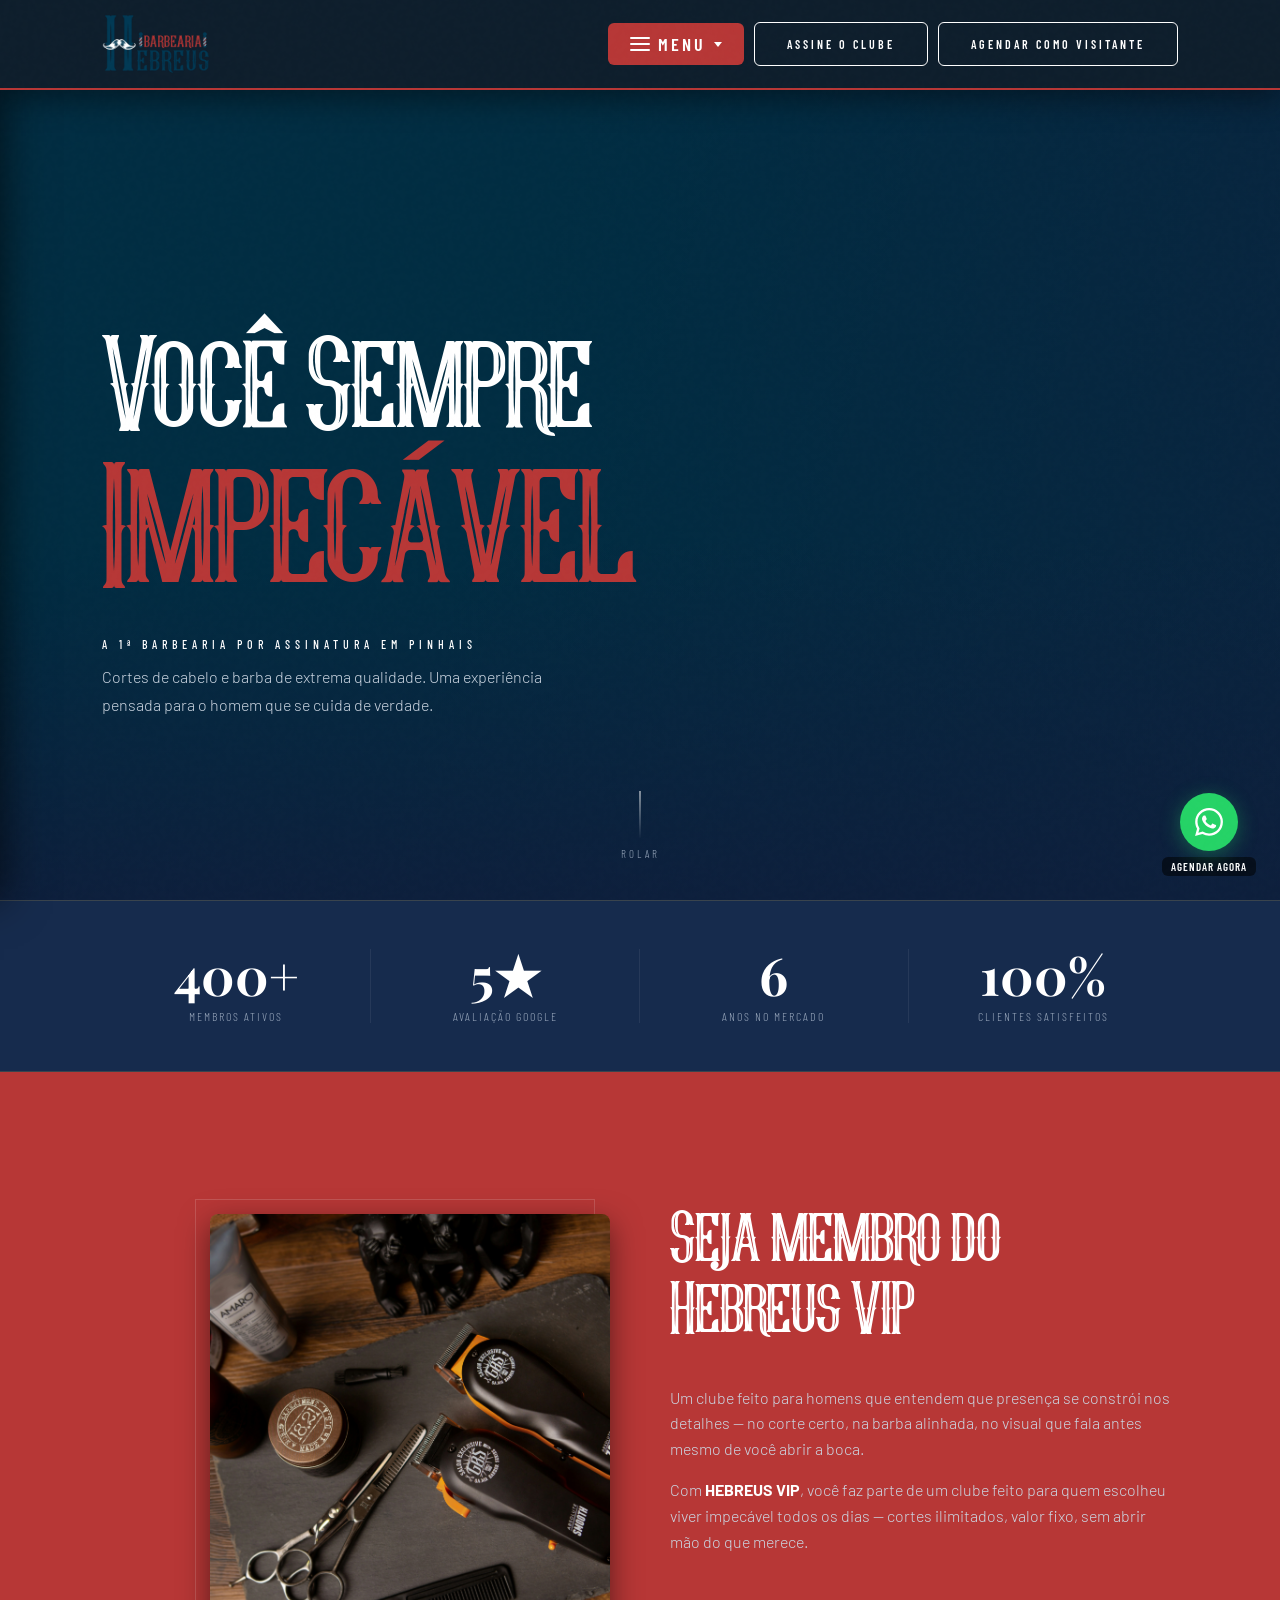
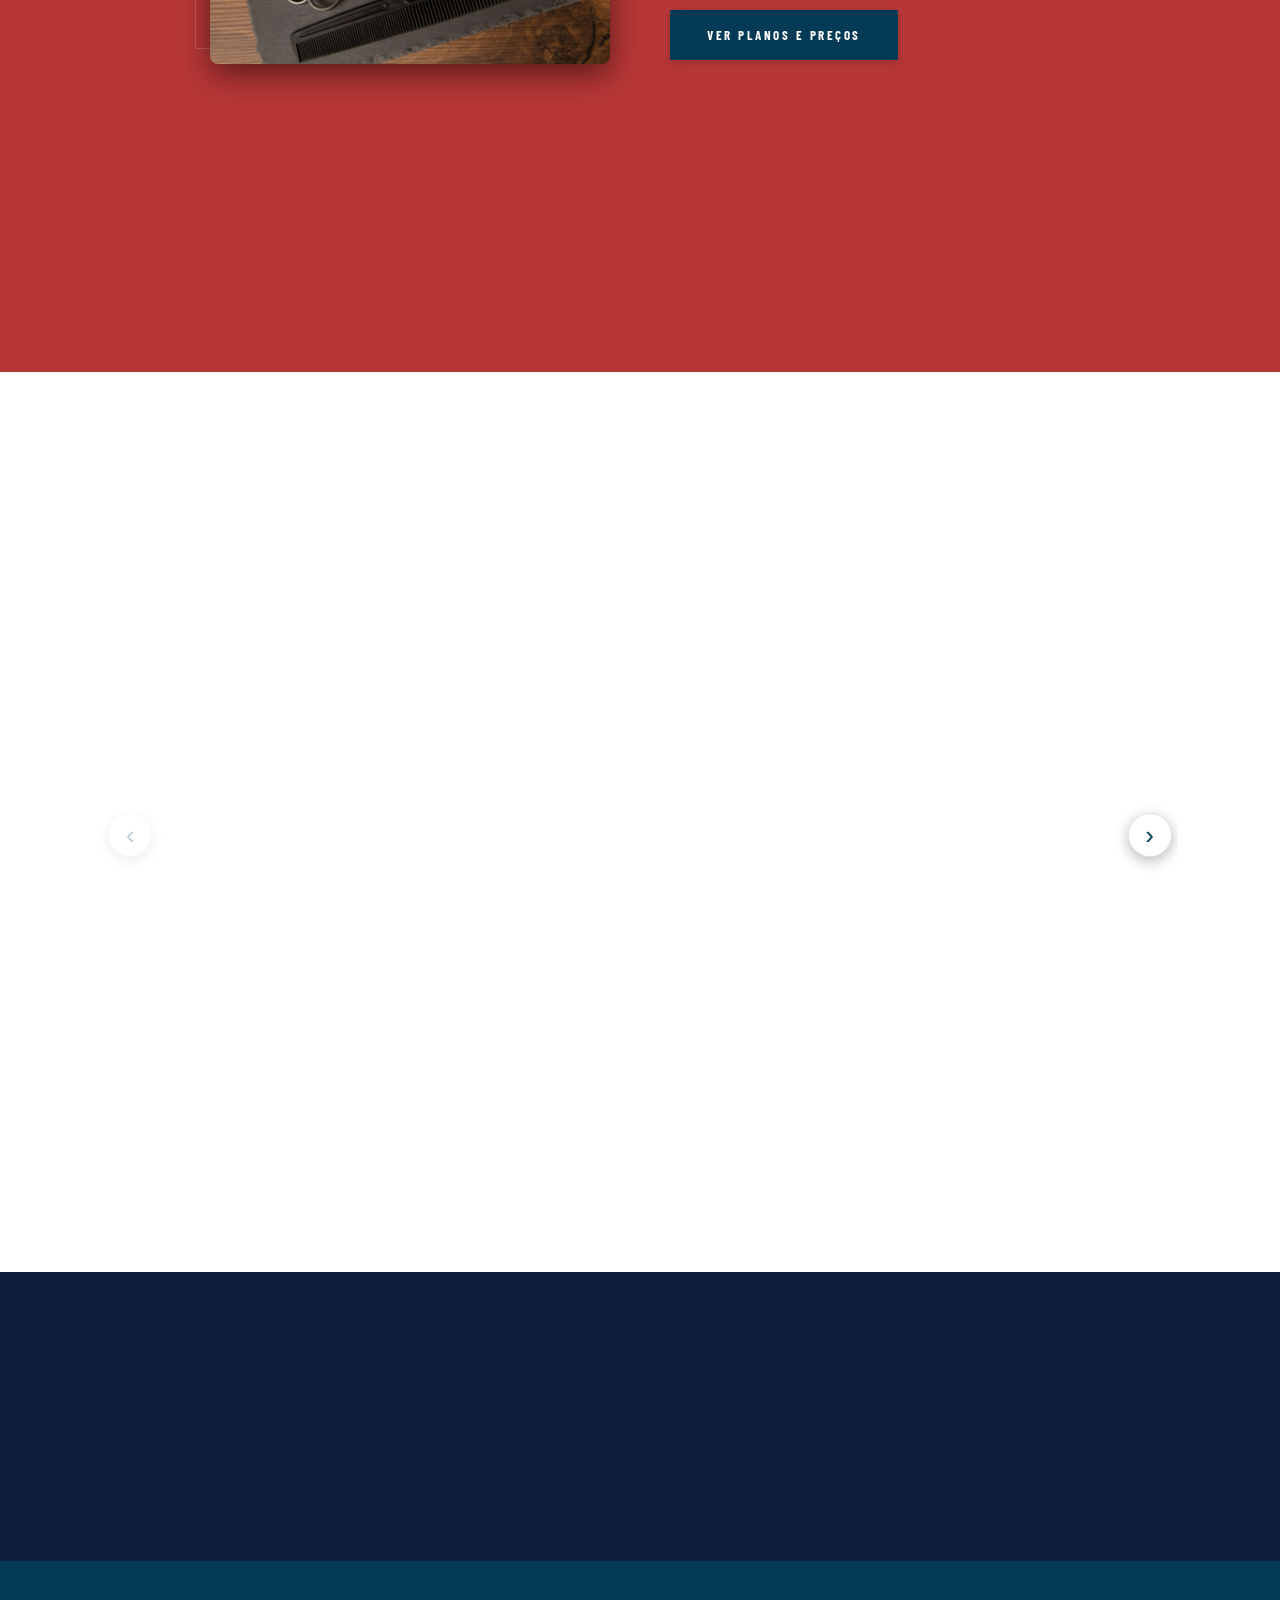
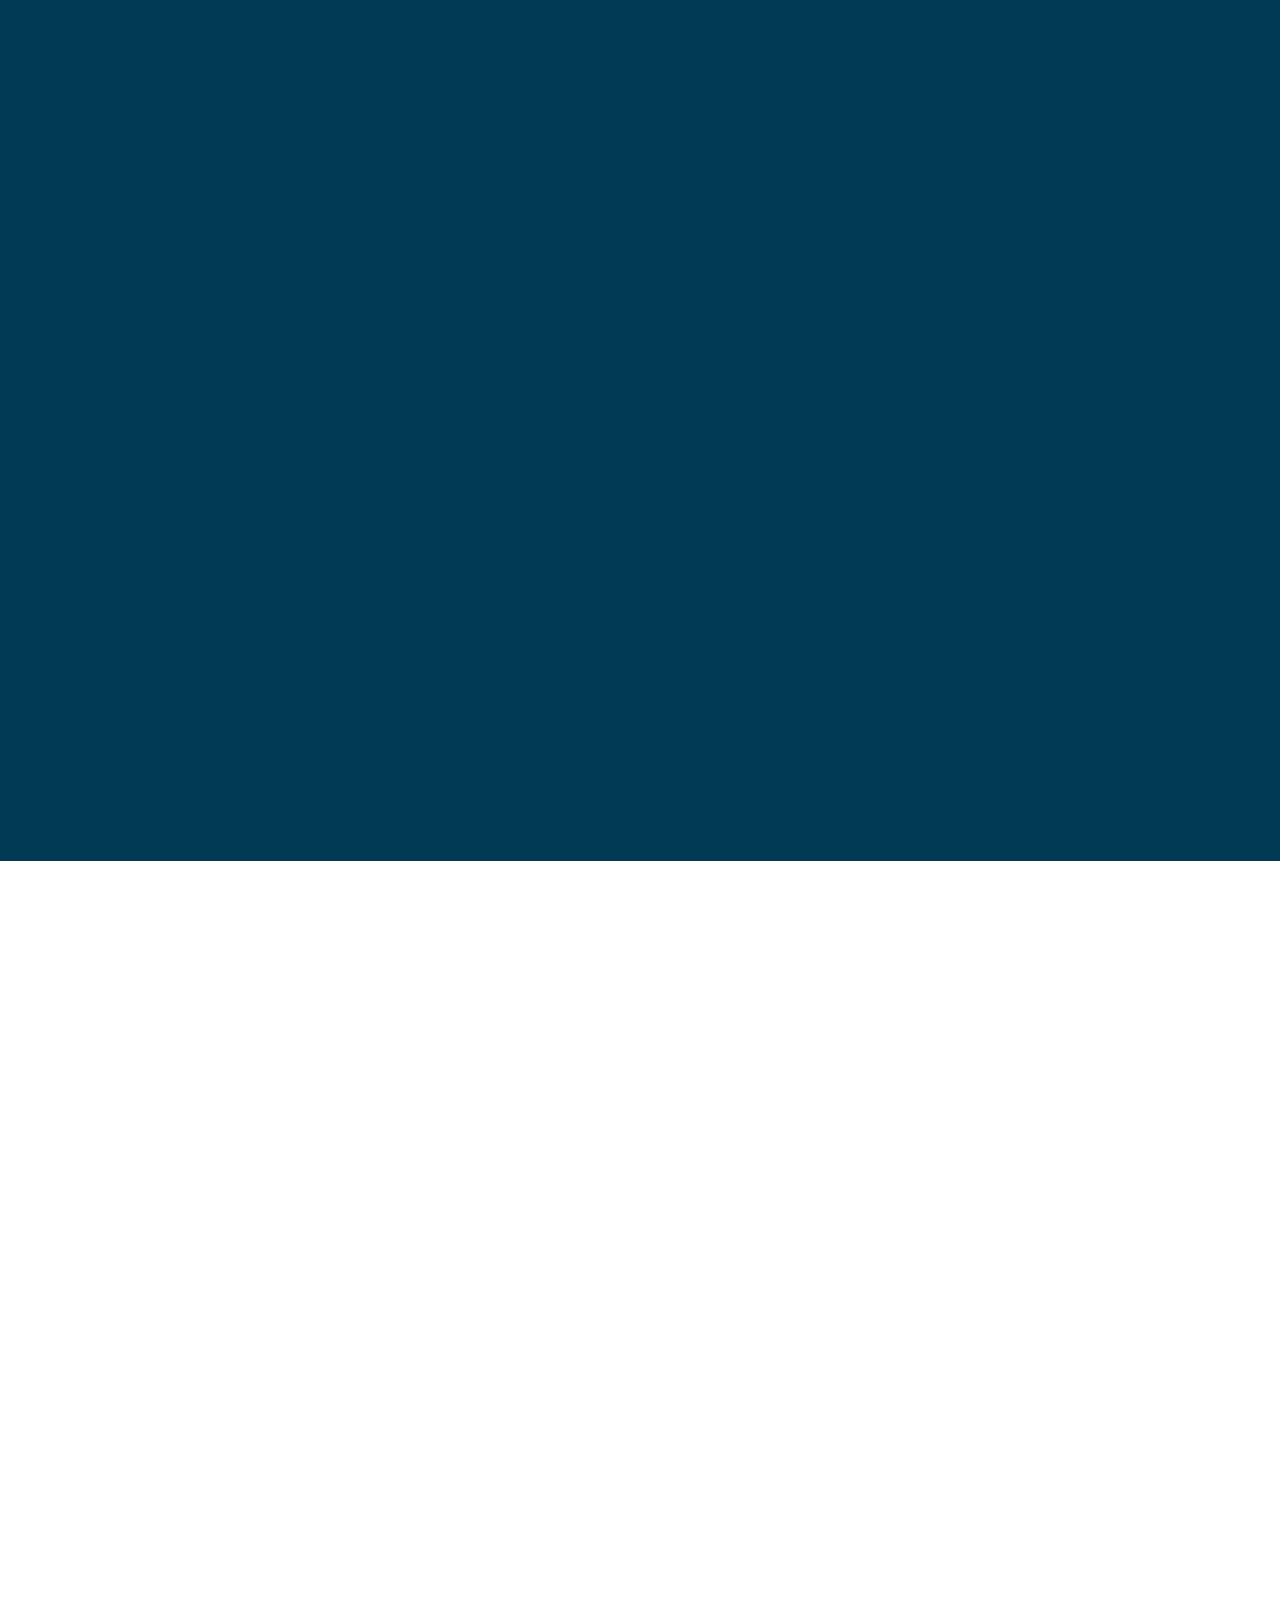
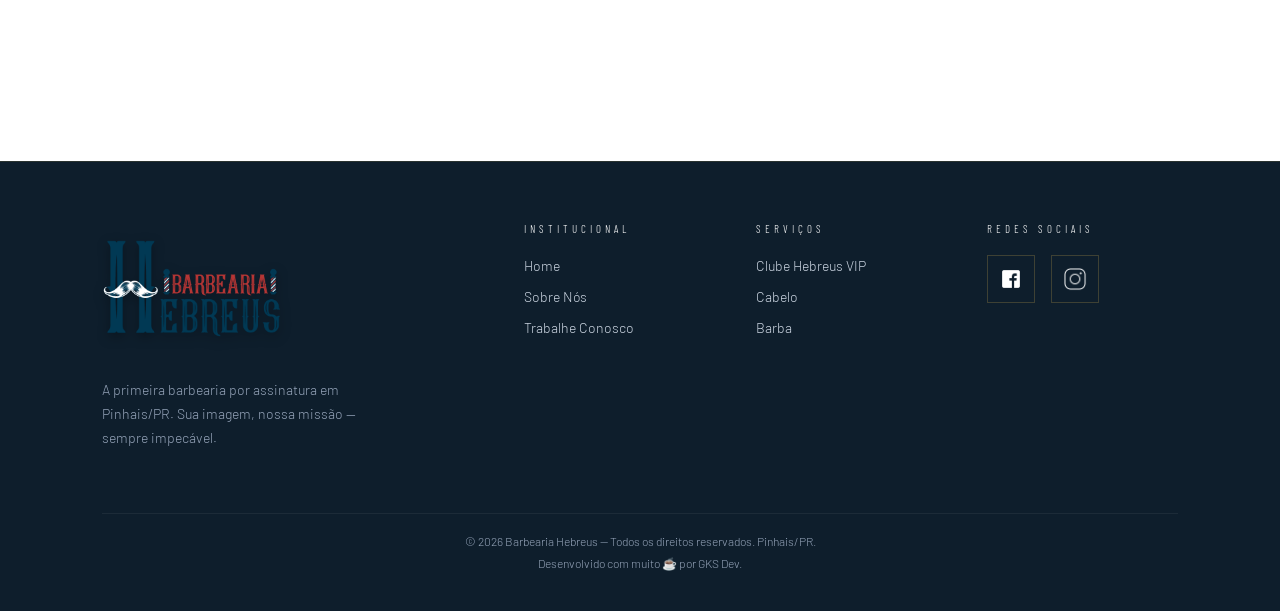
==== index.html @ f42956a5 "Add files via upload" ====
<!DOCTYPE html>
<html lang="pt-BR">
<head>
<meta charset="UTF-8">
<meta name="viewport" content="width=device-width, initial-scale=1.0">
<title>Barbearia Hebreus | Pinhais/PR</title>
<link rel="preconnect" href="https://fonts.googleapis.com">
<link rel="preconnect" href="https://fonts.gstatic.com" crossorigin>
<link href="https://fonts.googleapis.com/css2?family=Playfair+Display:ital,wght@0,400;0,700;0,900;1,400;1,700&family=Barlow:wght@300;400;500;600&family=Barlow+Condensed:wght@300;400;500;600;700&display=swap" rel="stylesheet">

<link rel="stylesheet" href="style.css">
</head>
<body class="home">

<!-- NAV -->
<nav id="navbar">
<a href="#" class="nav-logo">
  <img src="img_hebreus/LOGO COLOR 1.png" alt="Logo Barbearia Hebreus" class="logo-img">
</a>

<!--Menu Suspenso-->  
  <ul class="nav-links">
    <li id="navServicos">
      <a href="#servicos" id="servicosToggle"><span class="menu-bars"></span>Menu <span class="nav-arrow"></span></a>
      <div class="nav-dropdown" id="servicosDropdown">
        <a href="servicos.html">Serviços</a>
        <a href="hebreus_vip.html">Hebreus VIP</a>
        <a href="sobre_nos.html">Sobre Nós</a>
        <a href="trabalhe_conosco.html">Trabalhe Conosco</a>
      </div>
    </li>
    
    <li><a href="https://api.whatsapp.com/send?phone=5541992147974&text=Olá%2C%20quero%20assinar%20o%20clube%20Hebreus%20VIP!" target="_blank" class="nav-cta">Assine o Clube</a></li>
    <li><a href="https://api.whatsapp.com/send?phone=5541992147974&text=Olá%2C%20quero%20agendar%20um%20horário%20na%20Barbearia!" target="_blank" class="nav-cta">Agendar como visitante</a></li>
  </ul>
  
  <button class="hamburger" id="hamburger" aria-label="Menu">
    <span class="menu-bars"></span>
  </button>
</nav>

<!-- MOBILE MENU -->
<div class="mobile-menu" id="mobileMenu">
  <a href="servicos.html" class="mobile-link">Serviços</a>
  <a href="hebreus_vip.html" class="mobile-link">Hebreus VIP</a>
  <a href="sobre_nos.html" class="mobile-link">Sobre Nós</a>
  <a href="trabalhe_conosco.html" class="mobile-link">Trabalhe Conosco</a>
  <div class="mobile-menu-divider"></div>
  <a href="https://api.whatsapp.com/send?phone=5541992147974&text=Olá%2C%20quero%20assinar%20o%20clube%20Hebreus%20VIP!" target="_blank" class="mobile-link mobile-link-cta">Assine o Clube</a>
  <a href="https://api.whatsapp.com/send?phone=5541992147974&text=Ola%2C%20quero%20agendar%20um%20horário%20na%20Barbearia%20Hebreus!" target="_blank" class="mobile-link mobile-link-cta">Agendar como visitante</a>
    <div class="mobile-social">
      <a href="https://www.facebook.com/Barbeariahebreusoficial" target="_blank" class="mobile-social-link" aria-label="Facebook">
        <img src="img_hebreus/icon_facebook.png" alt="Facebook">
      </a>
      <a href="https://www.instagram.com/barbeariahebreus_/" target="_blank" class="mobile-social-link" aria-label="Instagram">
        <img src="img_hebreus/icon_instagram.png" alt="Instagram">
      </a>
    </div>
</div>

<!-- SLIDE 1: HERO -->
<section class="hero">
  <div class="hero-bg"></div>
  <div class="hero-content">
    <h1 class="hero-title">
      Você Sempre<br>
      <em>Impecável</em>
    </h1>
    <p class="hero-eyebrow">A 1ª Barbearia por Assinatura em Pinhais</p>
    <p class="hero-sub">Cortes de cabelo e barba de extrema qualidade. Uma experiência pensada para o homem que se cuida de verdade.</p>
  </div>
  <div class="hero-scroll">
    <div class="scroll-line"></div>
    <span>Rolar</span>
  </div>
</section>

 <!-- FAIXA DE NÚMEROS / PROVA SOCIAL -->
<div class="numbers-strip">
  <div class="number-item reveal">
    <div class="number-val">400+</div>
    <div class="number-label">Membros Ativos</div>
  </div>
  <div class="number-item reveal" style="transition-delay:0.1s">
    <div class="number-val">5★</div>
    <div class="number-label">Avaliação Google</div>
  </div>
  <div class="number-item reveal" style="transition-delay:0.2s">
    <div class="number-val">6</div>
    <div class="number-label">Anos no Mercado</div>
  </div>
  <div class="number-item reveal" style="transition-delay:0.3s">
    <div class="number-val">100%</div>
    <div class="number-label">Clientes Satisfeitos</div>
  </div>
</div>

<!-- SLIDE 2: CLUBE VIP -->
<section id="clube">
  <div class="section-inner">
    <div class="historia-grid">

      <!-- Imagem com borda deslocada — estrutura igual ao Hebreus VIP -->
      <div class="historia-img-wrap reveal" style="position: relative; margin-top: 12px; margin-left: auto; width: 100%; max-width: 400px;">
        <div style="position: absolute; top: -15px; left: -15px; width: 100%; height: 100%; border: 1px solid rgba(255,255,255,0.15); z-index: 0;"></div>
        <img src="img_hebreus/andrea-donato-MNu0n-3BIKs-unsplash.jpg" alt="Hebreus VIP — Clube de Assinatura" style="position: relative; z-index: 1; box-shadow: 0 10px 30px rgba(0,0,0,0.5);">
      </div>

      <!-- Texto e botão originais -->
      <div class="historia-text reveal" style="transition-delay:0.15s">
        <div style="margin-bottom: 4px;">
          <h2 class="section-title" style="margin-bottom: 0;">Seja membro do <em>Hebreus VIP</em></h2>
        </div>

        <div style="display:flex; flex-direction:column; gap:16px;">
          <p class="section-body" style="margin: 0; line-height: 1.6;">Um clube feito para homens que entendem que presença se constrói nos detalhes — no corte certo, na barba alinhada, no visual que fala antes mesmo de você abrir a boca.</p>
          <p class="section-body" style="margin: 0; line-height: 1.6;">Com <strong style="color:var(--white)">HEBREUS VIP</strong>, você faz parte de um clube feito para quem escolheu viver impecável todos os dias — cortes ilimitados, valor fixo, sem abrir mão do que merece.</p>
        </div>

        <a href="hebreus_vip.html" class="btn-primary btn-navy" style="align-self:flex-start; margin-top: 24px;">Ver planos e preços</a>
      </div>

    </div>
  </div>
</section>


<!-- SLIDE 3: SERVIÇOS -->
<section id="servicos">
  <div class="section-inner">

    <div class="services-header" style="margin-bottom: 40px;">
      <div class="reveal">
        <h2 class="section-title" style="margin-bottom: 0;">Corte, barba e<br><em>experiência</em> de alto nível</h2>
      </div>
    </div>

    <div class="carousel-wrapper" id="carouselServicos">
      <button class="carousel-btn carousel-btn-prev" aria-label="Anterior">&#8249;</button>
      <button class="carousel-btn carousel-btn-next" aria-label="Próximo">&#8250;</button>
      <div class="services-grid carousel-track">

      <!-- CARD 1 -->
      <div class="service-card service-icon-card reveal">
        <div class="service-icon" aria-hidden="true">
          <svg viewBox="0 0 24 24" fill="none" stroke="currentColor" stroke-width="1.6" stroke-linecap="round" stroke-linejoin="round">
            <circle cx="6" cy="6" r="3"></circle><circle cx="6" cy="18" r="3"></circle>
            <line x1="20" y1="4" x2="8.12" y2="15.88"></line>
            <line x1="14.47" y1="14.48" x2="20" y2="20"></line>
            <line x1="8.12" y1="8.12" x2="12" y2="12"></line>
          </svg>
        </div>
        <h3 class="service-icon-title">Corte Masculino</h3>
        <p class="service-icon-desc">Cortes modernos ou clássicos, executados com precisão por barbeiros experientes.</p>
      </div>

      <!-- CARD 2 -->
      <div class="service-card service-icon-card reveal" style="transition-delay:0.1s">
        <div class="service-icon" aria-hidden="true">
          <svg viewBox="0 0 24 24" fill="none" stroke="currentColor" stroke-width="1.6" stroke-linecap="round" stroke-linejoin="round">
            <path d="M20.5 3.5a1.8 1.8 0 0 0-2.55 0L8 13.45l2.55 2.55L20.5 6.05a1.8 1.8 0 0 0 0-2.55Z"></path>
            <path d="M8 13.45 5 16.45a3.6 3.6 0 0 0 0 5.1"></path>
            <path d="M5 21.55 9.5 17"></path>
          </svg>
        </div>
        <h3 class="service-icon-title">Barba &amp; Navalha</h3>
        <p class="service-icon-desc">Ritual completo de barba com toalha quente, navalha e produtos premium.</p>
      </div>

      <!-- CARD 3 -->
      <div class="service-card service-icon-card reveal" style="transition-delay:0.2s">
        <div class="service-icon" aria-hidden="true">
          <svg viewBox="0 0 24 24" fill="none" stroke="currentColor" stroke-width="1.6" stroke-linecap="round" stroke-linejoin="round">
            <path d="M3 8.5C7 5 17 5 21 8.5"></path>
            <path d="M3.5 14.5C7 11.5 17 11.5 20.5 14.5C17 18 7 18 3.5 14.5Z"></path>
            <circle cx="12" cy="14.5" r="2.2"></circle>
          </svg>
        </div>
        <h3 class="service-icon-title">Sobrancelha</h3>
        <p class="service-icon-desc">Pequeno detalhe, grande impacto. Remoção de excessos com navalha, garantindo um olhar alinhado.</p>
      </div>

      <!-- CARD 4 -->
      <div class="service-card service-icon-card reveal" style="transition-delay:0.3s">
        <div class="service-icon" aria-hidden="true">
          <svg viewBox="0 0 24 24" fill="none" stroke="currentColor" stroke-width="1.6" stroke-linecap="round" stroke-linejoin="round">
            <path d="M12 2.7c3.5 3.8 6 7 6 10.3a6 6 0 0 1-12 0c0-3.3 2.5-6.5 6-10.3Z"></path>
            <path d="M9.5 13.5a2.5 2.5 0 0 0 2.5 2.5"></path>
          </svg>
        </div>
        <h3 class="service-icon-title">Hidratação Capilar</h3>
        <p class="service-icon-desc">Tratamento que devolve força, brilho e maciez aos fios, deixando o cabelo saudável.</p>
      </div>

      </div><!-- fim .services-grid -->
    </div><!-- fim #carouselServicos -->

    <!-- Botão centralizado abaixo dos cards -->
    <div class="reveal" style="text-align: center; margin-top: 48px;">
      <a href="servicos.html" class="btn-primary btn-navy">Ver Todos os Serviços</a>
    </div>

  </div>
</section>
<div class="quote-banner reveal">
  <p class="quote-text">Sua imagem fala antes de você. Chegue como um homem de referência.</p>
  <span class="quote-author">— Barbearia Hebreus, Pinhais/PR</span>
</div>

<!-- SLIDE 4: DEPOIMENTOS -->
<section id="depoimentos">
  <div class="section-inner">
    <div class="reveal" style="text-align:center;margin-bottom:50px">
      <!-- Título menor conforme solicitado -->
      <h2 class="section-title" style="text-align:center;">Quem é Hebreus entende<br>o que é ser <em>impecável</em></h2>
    </div>
    
    <div class="carousel-wrapper" id="carouselDepoimentos">
      <button class="carousel-btn carousel-btn-prev" aria-label="Anterior">&#8249;</button>
      <button class="carousel-btn carousel-btn-next" aria-label="Próximo">&#8250;</button>
      <div class="testimonials-grid carousel-track" style="margin-top: 0;">
      <div class="testimonial-card reveal">
        <div class="stars"><div class="star"></div><div class="star"></div><div class="star"></div><div class="star"></div><div class="star"></div></div>
        <p class="testimonial-text">Já sou cliente há mais de 2 anos. A qualidade do corte é impecável, os barbeiros são super atenciosos e o ambiente é muito agradável. Não troco por nada!</p>
        <div class="testimonial-author">
          <div class="author-avatar">MR</div>
          <div>
            <div class="author-name">Marcos Rodrigues</div>
            <div class="author-since">Membro há 2 anos</div>
          </div>
        </div>
      </div>
      <div class="testimonial-card reveal" style="transition-delay:0.1s">
        <div class="stars"><div class="star"></div><div class="star"></div><div class="star"></div><div class="star"></div><div class="star"></div></div>
        <p class="testimonial-text">O clube de assinatura mudou minha vida! Sempre estou com o cabelo em dia e sem preocupação com o valor. O agendamento é fácil e rápido. Super recomendo!</p>
        <div class="testimonial-author">
          <div class="author-avatar">PF</div>
          <div>
            <div class="author-name">Pedro Ferreira</div>
            <div class="author-since">Membro VIP</div>
          </div>
        </div>
      </div>
      <div class="testimonial-card reveal" style="transition-delay:0.2s">
        <div class="stars"><div class="star"></div><div class="star"></div><div class="star"></div><div class="star"></div><div class="star"></div></div>
        <p class="testimonial-text">Atendimento 5 estrelas em todos os detalhes. Desde a recepção até o corte finalizado, tudo com muito cuidado. Melhor barbearia de Pinhais, sem dúvida.</p>
        <div class="testimonial-author">
          <div class="author-avatar">RS</div>
          <div>
            <div class="author-name">Rafael Santos</div>
            <div class="author-since">Cliente fiel</div>
          </div>
        </div>
      </div>
    </div><!-- fim .testimonials-grid -->
    </div><!-- fim #carouselDepoimentos -->

    <!-- Botão Google -->
    <div class="reveal" style="text-align: center; margin-top: 50px;">
        <a href="https://www.google.com/search?sca_esv=347ef560d6344a36&rlz=1C1GCEU_pt-BRBR1171BR1171&cs=1&sxsrf=ANbL-n5FsaBv25IxBMmJ26jWSFrgrbAnfw:1777846649533&si=AL3DRZEsmMGCryMMFSHJ3StBhOdZ2-6yYkXd_doETEE1OR-qOV60itdHS7T49BwxiIbxPFCTJFBTcgujUx9c86rqr4pCgVPQEdtsN6i5Eib6RFWflf7ENx0hzdpZHEAApE_reHlGYTCjRIvfH-C6giy2135kNW3LDfn2qC6kmHXU2_PtcsarLME%3D&q=Hebreus%C2%AE+%7C+Barbearia+Pinhais+Coment%C3%A1rios&sa=X&ved=2ahUKEwjPw4rwkp6UAxX6PrkGHaKcE_4Q0bkNegQIKBAH&biw=1366&bih=633&dpr=1" target="_blank" class="btn-outline btn-navy">Confira mais avaliações</a>
    </div>

  </div>
</section>

<!-- SLIDE 5: LOCALIZAÇÃO -->
<section id="localizacao">
  <div class="section-inner">

    <!-- Título centralizado no topo -->
    <div class="location-header reveal" style="text-align: center; margin-bottom: 40px;">
      <h2 class="section-title" style="margin-bottom: 0;">Venha nos <em>visitar</em></h2>
    </div>

    <!-- Card da Unidade centralizado -->
    <div class="location-photo-column reveal" style="display: flex; justify-content: center;">
      <div class="location-unit-card">
        <img src="img_hebreus/Barb_Hebreus_Unidade.jpg" alt="Unidade Pinhais" class="location-unit-img">
        <div class="location-unit-body">
          <h3 class="location-unit-title">Unidade – Pinhais</h3>
          <p class="location-unit-info">Rua Rio Piraquara, N° 39, Weissópolis</p>
          <p class="location-unit-info">(41) 99214-7974</p>
          <a href="https://api.whatsapp.com/send?phone=5541992147974&text=Olá%2C%20quero%20agendar%20um%20horário%20na%20Barbearia!" target="_blank" class="btn-primary btn-navy location-unit-btn">Agendar Agora</a>
        </div>
      </div>
    </div>

  </div>
</section>

<!-- SLIDE 6: FOOTER (Enxuto) -->
<footer style="padding: 60px 8% 40px; display: flex; flex-direction: column; justify-content: center;">
  <div class="footer-grid" style="margin-bottom: 40px; gap: 40px;">
    <!-- Logo -->
    <div>
      <img src="img_hebreus/LOGO COLOR 1.png" alt="Logo Barbearia Hebreus" class="footer-logo">
      <p class="footer-tagline">A primeira barbearia por assinatura em Pinhais/PR. Sua imagem, nossa missão — sempre impecável.</p>
    </div>
    
    <!-- Coluna 1: Institucional -->
    <div>
      <div class="footer-col-title">Institucional</div>
      <ul class="footer-links">
        <li><a href="index.html">Home</a></li>
        <li><a href="sobre_nos.html">Sobre Nós</a></li>
        <li><a href="trabalhe_conosco.html">Trabalhe Conosco</a></li>
      </ul>
    </div>
    
    <!-- Coluna 2: Serviços -->
    <div>
      <div class="footer-col-title">Serviços</div>
      <ul class="footer-links">
        <li><a href="hebreus_vip.html">Clube Hebreus VIP</a></li>
        <li><a href="servicos.html">Cabelo</a></li>
        <li><a href="servicos.html">Barba</a></li>
      </ul>
    </div>
    
    <!-- Coluna 3: Redes Sociais -->
    <div>
      <div class="footer-col-title">Redes Sociais</div>
      <div class="footer-social" style="display: flex; gap: 16px;">
        
        <!-- Ícone Facebook -->
        <a href="https://www.facebook.com/Barbeariahebreusoficial" target="_blank" class="social-link" style="width: 48px; height: 48px;">
          <!-- Substitua o 'src' pelo nome exato do seu arquivo PNG do Facebook -->
          <img src="./img_hebreus/icon_facebook.png" alt="Facebook" style="width: 24px; height: 24px; object-fit: contain;">
        </a>
        
        <!-- Ícone Instagram -->
        <a href="https://www.instagram.com/barbeariahebreus_/" target="_blank" class="social-link" style="width: 48px; height: 48px;">
          <!-- Substitua o 'src' pelo nome exato do seu arquivo PNG do Instagram -->
          <img src="./img_hebreus/icon_instagram.png" alt="Instagram" style="width: 24px; height: 24px; object-fit: contain;">
        </a>

      </div>
    </div>

  </div><!-- fim .footer-grid -->

  <div class="footer-bottom" style="padding-top: 20px; flex-direction: column; justify-content: center; align-items: center; text-align: center; gap: 8px;">
    <p class="footer-copy">© 2026 Barbearia Hebreus — Todos os direitos reservados. Pinhais/PR.</p>
    <p class="footer-copy">Desenvolvido com muito ☕ por GKS Dev.</p>
  </div>
</footer>

<!-- WHATSAPP FLOAT -->
<div class="whatsapp-float-wrap">
  <a href="https://api.whatsapp.com/send?phone=5541992147974&text=Ola%2C%20gostaria%20de%20falar%20com%20a%20recepção!" target="_blank" class="whatsapp-float" aria-label="WhatsApp">
    <svg viewBox="0 0 24 24" xmlns="http://www.w3.org/2000/svg">
      <path d="M17.472 14.382c-.297-.149-1.758-.867-2.03-.967-.273-.099-.471-.148-.67.15-.197.297-.767.966-.94 1.164-.173.199-.347.223-.644.075-.297-.15-1.255-.463-2.39-1.475-.883-.788-1.48-1.761-1.653-2.059-.173-.297-.018-.458.13-.606.134-.133.298-.347.446-.52.149-.174.198-.298.298-.497.099-.198.05-.371-.025-.52-.075-.149-.669-1.612-.916-2.207-.242-.579-.487-.5-.669-.51-.173-.008-.371-.01-.57-.01-.198 0-.52.074-.792.372-.272.297-1.04 1.016-1.04 2.479 0 1.462 1.065 2.875 1.213 3.074.149.198 2.096 3.2 5.077 4.487.709.306 1.262.489 1.694.625.712.227 1.36.195 1.871.118.571-.085 1.758-.719 2.006-1.413.248-.694.248-1.289.173-1.413-.074-.124-.272-.198-.57-.347m-5.421 7.403h-.004a9.87 9.87 0 01-5.031-1.378l-.361-.214-3.741.982.998-3.648-.235-.374a9.86 9.86 0 01-1.51-5.26c.001-5.45 4.436-9.884 9.888-9.884 2.64 0 5.122 1.03 6.988 2.898a9.825 9.825 0 012.893 6.994c-.003 5.45-4.437 9.884-9.885 9.884m8.413-18.297A11.815 11.815 0 0012.05 0C5.495 0 .16 5.335.157 11.892c0 2.096.547 4.142 1.588 5.945L.057 24l6.305-1.654a11.882 11.882 0 005.683 1.448h.005c6.554 0 11.89-5.335 11.893-11.893a11.821 11.821 0 00-3.48-8.413z"/>
    </svg>
  </a>
  <span class="whatsapp-float-label">Agendar Agora</span>
</div>

<script src="script.js"></script>
</body>
</html>
---- style.css ----
/* ── FONTE YOUNG HEART (com acentos do português incluídos) ── */
@font-face {
  font-family: 'Young Heart';
  src: url('fonts/Young_Heart.woff2') format('woff2'),
       url('fonts/Young_Heart.ttf') format('truetype');
  font-weight: 400;
  font-style: normal;
  font-display: swap;
}

*, *::before, *::after { box-sizing: border-box; margin: 0; padding: 0; }

 :root {
  /* DESTAQUES (Agora Branco e Cinza Prateado) */
  --gold: #FFFFFF; /* Destaques principais e botões em Branco puro */
  --gold-light: #E2E8F0; /* Cinza "gelo" bem claro para efeitos de hover */
  --gold-dark: #94A3B8; /* Cinza prateado para linhas e detalhes sutis */

  /* FUNDOS PRINCIPAIS (O Azul Marinho que você gostou) */
  --black: #0D1F3C; 
  --dark: #091528; /* Um tom de azul marinho quase preto para alternar as seções */

  /* CARDS E CAIXAS (Azul marinho levemente mais claro para destacar do fundo) */
  --dark2: #162B4D; 
  --dark3: #1E3860; 

  /* TEXTOS */
  --gray: #94A3B8; /* Cinza médio para textos de leitura longa */
  --gray-light: #CBD5E1; /* Cinza claro para subtítulos e descrições curtas */
  --white: #FFFFFF;
  --white-pure: #FFFFFF;

  /* TIPOGRAFIA (Mantida) */
  --font-display: 'Playfair Display', Georgia, serif;
  --font-body: 'Barlow', sans-serif;
  --font-condensed: 'Barlow Condensed', sans-serif;
}

  html { 
    scroll-behavior: smooth;
  }

  body {
    background: var(--black);
    color: var(--white);
    font-family: var(--font-body);
    font-weight: 300;
    overflow-x: hidden;
  }

  /* SCROLLBAR */
  ::-webkit-scrollbar { width: 4px; }
  ::-webkit-scrollbar-track { background: var(--black); }
  ::-webkit-scrollbar-thumb { background: var(--gold-dark); }

  /* ── NOISE OVERLAY ── */
  body::before {
    content: '';
    position: fixed;
    inset: 0;
    background-image: url("data:image/svg+xml,%3Csvg viewBox='0 0 200 200' xmlns='http://www.w3.org/2000/svg'%3E%3Cfilter id='n'%3E%3CfeTurbulence type='fractalNoise' baseFrequency='0.75' numOctaves='4' stitchTiles='stitch'/%3E%3C/filter%3E%3Crect width='100%25' height='100%25' filter='url(%23n)' opacity='0.03'/%3E%3C/svg%3E");
    pointer-events: none;
    z-index: 9999;
    opacity: 0.4;
  }

/* ── NAVBAR ── */
nav {
  position: fixed;
  top: 0; left: 0; right: 0;
  z-index: 1000;
  display: flex;
  align-items: center;
  justify-content: space-between;
  padding: 0 5%; 
  
  height: 72px;
  background: #0E1E2C; /* Azul da marca escurecido (#00293C) — destaca a logo */
  backdrop-filter: blur(16px);
  border-bottom: 2px solid #B73736; /* Contorno inferior no vermelho da marca */
  box-shadow: 0 10px 30px rgba(0, 0, 0, 0.4);
  
  transition: all 0.4s ease;
}

nav.scrolled {
  height: 64px;
}

/* ── LOGO NO CABEÇALHO ── */
.nav-logo {
  text-decoration: none;
  display: flex;
  align-items: center;
  height: 100%;
  margin-left: 0;
  flex-shrink: 0;
}

  /* ── REMOVE O FUNDO CINZA DO LINK DA LOGO ── */
.nav-logo:hover .logo-img {
  /* Mantemos o crescimento sutil */
  transform: scale(1.06);
  
  /* FORÇAMOS o brilho a ser APENAS BRANCO PURE (rgba(255, 255, 255)) */
  /* Aumentei um pouco a opacidade (0.6) para ele "vencer" qualquer cor intrusa */
  filter: none !important; 
}

.logo-img {
  height: 38px; /* Logo menor, mais discreta na barra */
  width: auto;
  
  transition: transform 0.6s cubic-bezier(0.25, 0.46, 0.45, 0.94), 
              filter 0.6s cubic-bezier(0.25, 0.46, 0.45, 0.94),
              height 0.4s ease;
  
  object-fit: contain;
}

/* Encolhe suavemente quando a navbar diminui no scroll (mantém respiro) */
nav.scrolled .logo-img {
  height: 35px;
}

/* ── EFEITO HOVER SÚTIL (Atualizado) ── */
.nav-logo:hover .logo-img {
  /* Efeito 1: Cresce quase imperceptivelmente (apenas 2%) */
  transform: scale(1.03); 
  
  /* Efeito 2: Brilho muito mais suave e discreto */
  filter: drop-shadow(0 0 12px); /* Brilho menor e mais transparente */
}

/* ── AJUSTES DO BOTÃO AGENDAR NO MENU ── */
.nav-links > li > a.nav-cta {
  color: var(--black); /* Garante que o texto fique escuro (Azul Marinho) */
  padding: 14px 32px; /* Garante o formato do botão, sobrepondo o padding dos links */
}

/* Mantém a cor da fonte escura no hover e aplica o preenchimento prata/branco */
.nav-links > li > a.nav-cta:hover {
  color: var(--black);
  background: var(--gold-light); /* O Cinza Prateado claro que definimos no :root */
}

/* Remove a linha de baixo animada apenas do botão Agendar */
.nav-links > li > a.nav-cta::after {
  display: none;
}

/* ── BOTÃO SERVIÇOS (Moldura Branca) ── */
#servicosToggle {
  background-color: #B73736 !important; /* Fundo no vermelho da marca */
  color: #ffffff !important; /* Texto branco */
  font-size: 18px; /* Texto MENU um pouco maior */
  
  /* Ajustes para ficar com cara de botão */
  padding: 10px 22px; 
  border-radius: 6px; /* Bordas arredondadas combinando com o botão Agendar */
  
  /* Garante que o texto e a setinha fiquem alinhados */
  display: flex;
  align-items: center;
  gap: 8px; /* Dá um espacinho entre a palavra "Serviços" e a seta */
  
  transition: all 0.3s ease;
}

/* Remove o efeito de sublinhado animado apenas deste botão */
#servicosToggle::after {
  display: none;
}

/* ── ÍCONE DAS 3 BARRAS (desenhado via CSS, usado no desktop e no mobile) ── */
.menu-bars {
  display: inline-block;
  position: relative;
  width: 20px;            /* largura das barras (igual à referência) */
  height: 2px;            /* espessura de cada barra */
  background: #ffffff;    /* barra do meio */
  border-radius: 2px;
  flex-shrink: 0;
  transition: background 0.3s ease, width 0.3s ease;
}
.menu-bars::before,
.menu-bars::after {
  content: '';
  position: absolute;
  left: 0;
  width: 100%;
  height: 2px;
  background: #ffffff;
  border-radius: 2px;
  transition: top 0.3s ease, transform 0.3s ease;
}
.menu-bars::before { top: -6px; }  /* barra de cima */
.menu-bars::after  { top: 6px; }   /* barra de baixo */

/* Efeito Hover: preenche de branco e muda a letra para o Azul Marinho */
#servicosToggle:hover {
  background-color: #9E2F2E !important; /* Vermelho um pouco mais escuro no hover */
  transform: translateY(-2px); /* Dá aquele mesmo pulinho do botão Agendar */
}

/* Garante que a setinha do menu mude de cor para Azul Marinho no hover junto com o texto */
#servicosToggle:hover .nav-arrow,
.nav-links > li.open > #servicosToggle .nav-arrow {
  border-top-color: #ffffff;
}

  /* Links */
  .nav-links { 
  display: flex; 
  align-items: center;
  gap: 10px; /* Aumentado de 32px para um visual mais espaçado e clean */
  list-style: none; 
  height: 100%
}

.nav-links > li > a {
  font-family: var(--font-condensed);
  font-size: 16px; /* Aumentado de 13px */
  font-weight: 600; /* Fonte mais marcante (era 500) */
  letter-spacing: 3px; /* Aumentado de 2px */
  text-transform: uppercase;
  color: var(--gray-light);
  text-decoration: none;
  transition: color 0.3s;
  display: flex;
  align-items: center;
  gap: 5px;
  padding: 8px 0;
  position: relative; /* Necessário para o efeito de hover abaixo */
}

.nav-links > li > a:hover,
.nav-links > li.active > a { 
  color: var(--white); 
}

/* Novo Efeito de Hover (Sublinhado elegante) */
.nav-links > li > a::after {
  content: '';
  position: absolute;
  bottom: 0;
  left: 0;
  width: 0;
  height: 2px;
  background: var(--gold);
  transition: width 0.3s ease;
}

.nav-links > li > a:hover::after,
.nav-links > li.active > a::after {
  width: 100%;
}

  /* Seta dropdown */
  .nav-arrow {
    display: inline-block;
    width: 0; height: 0;
    border-left: 4px solid transparent;
    border-right: 4px solid transparent;
    border-top: 5px solid currentColor;
    margin-top: 1px;
    transition: transform 0.25s;
    flex-shrink: 0;
  }
/* A ÂNCORA: Garante que o menu não fuja para a esquerda da tela */
#navServicos {
  position: relative !important; 
  display: flex;
  align-items: center;
  height: 100%;
}
  /* Dropdown */
/* O MENU ESCONDIDO */
.nav-dropdown {
  position: absolute;
  top: 100%;
  left: 0;   
  background-color: #0E1E2C;
  min-width: 240px; 
  padding: 15px 0;
  border-top: 3px solid #B73736; 
  box-shadow: 0 10px 30px rgba(0, 0, 0, 0.5);
  display: flex;
  flex-direction: column;
  z-index: 1001;
  
  /* Escondido por padrão */
  opacity: 0;
  visibility: hidden;
  transform: translateY(10px);
  transition: all 0.3s ease-in-out;
}

/* ── A MÁGICA ACONTECE AQUI (A classe que o JS vai ativar) ── */
.nav-dropdown.active {
  opacity: 1;
  visibility: visible;
  transform: translateY(0);
}
/* 4. ESTILO DOS LINKS DENTRO DO DROPDOWN */
.nav-dropdown a {
  padding: 12px 25px !important;
  color: var(--gray-light) !important;
  font-family: var(--font-condensed) !important;
  font-size: 15px !important;
  text-transform: uppercase;
  letter-spacing: 1px;
  text-decoration: none;
  background: transparent !important;
  transition: all 0.3s ease;
}
/* Efeito ao passar o mouse em cada serviço da lista */
.nav-dropdown a:hover {
  color: var(--white) !important;
  background: rgba(255, 255, 255, 0.05) !important;
  padding-left: 30px !important;
}
  /* CTA branco */
.nav-cta {
  /* Estado Inicial (Fantasma/Transparente) */
  background: transparent !important;
  color: var(--white) !important;
  border: 1px solid var(--white) !important; /* Borda fina e elegante */

  border-radius: 6px !important; 
  
  padding: 4px 12px;
  font-size: 12px !important;


  /* Ajustes de tipografia e espaçamento */
  padding: 12px 28px;
  font-family: var(--font-condensed);
  font-size: 14px;
  font-weight: 700;
  text-transform: uppercase;
  letter-spacing: 2px;
  text-decoration: none;
  
  /* Transição suave para o efeito do mouse */
  transition: all 0.4s ease !important;
}

.nav-cta:hover {
  /* Gradiente elegante do branco puro para um prata suave */
  background: linear-gradient(135deg, #ffffff 0%, #d4d4d4 100%) !important;
  
  /* O texto precisa ficar da cor do fundo do cabeçalho para ter contraste */
  color: #0D1F3C !important; 
  
  border-color: #ffffff !important;
  
  /* Leve empurrãozinho para cima com sombra brilhante */
  transform: translateY(-2px) !important;
  box-shadow: 0 5px 15px rgba(255, 255, 255, 0.2) !important;
}

  /* HAMBURGER */
  .hamburger {
    display: none;
    flex-direction: column;
    gap: 5px;
    cursor: pointer;
    padding: 8px;
    background: none;
    border: none;
  }

  .mobile-menu {
    display: block;
    position: fixed;
    top: 0;
    left: 0;
    bottom: 0;
    width: min(320px, 85vw);
    background: #0E1E2C;
    backdrop-filter: blur(20px);
    -webkit-backdrop-filter: blur(20px);
    border-right: 1px solid rgba(255, 255, 255, 0.08);
    z-index: 999;
    flex-direction: column;
    align-items: flex-start;
    justify-content: center;
    gap: 8px;
    padding: 80px 40px 40px;
    
    /* Animação: começa fora da tela pela esquerda */
    transform: translateX(-100%);
    transition: transform 0.38s cubic-bezier(0.25, 0.46, 0.45, 0.94);
    
    /* Overlay escuro atrás */
    box-shadow: 4px 0 40px rgba(0, 0, 0, 0.6);
  }

  .mobile-menu.open {
    transform: translateX(0);
  }

  /* Overlay escuro que cobre o resto da tela quando o menu está aberto */
  .mobile-menu-overlay {
    display: none;
    position: fixed;
    inset: 0;
    background: rgba(0, 0, 0, 0.6);
    z-index: 998;
    opacity: 0;
    transition: opacity 0.38s ease;
  }

  .mobile-menu-overlay.open {
    display: block;
    opacity: 1;
  }

  .mobile-menu a {
    font-family: var(--font-condensed);
    font-size: 17px;
    font-weight: 500;
    letter-spacing: 3px;
    text-transform: uppercase;
    color: var(--gray-light);
    text-decoration: none;
    transition: color 0.2s, padding-left 0.2s;
    padding: 10px 0;
    width: 100%;
    display: block;
    border-bottom: 1px solid rgba(255,255,255,0.05);
  }

  .mobile-menu a:last-of-type {
    border-bottom: none;
  }

  .mobile-menu a:hover {
    color: var(--white);
    padding-left: 6px;
  }

  /* Divisor visual entre itens do menu e botões CTA */
  .mobile-menu-divider {
    width: 100%;
    height: 1px;
    background: linear-gradient(to right, rgba(255,255,255,0.15), transparent);
    margin: 12px 0;
  }

  /* Links de CTA (Assine e Agendar) — mesmo estilo "fantasma" do desktop */
  .mobile-link-cta {
    display: inline-block;
    width: auto;
    background: transparent !important;
    color: var(--white) !important;
    border: 1px solid var(--white) !important;
    border-radius: 6px !important;
    padding: 12px 26px !important;
    margin-top: 12px;
    font-family: var(--font-condensed);
    font-weight: 700 !important;
    font-size: 14px !important;
    letter-spacing: 2px !important;
    text-transform: uppercase;
    text-align: center;
    transition: all 0.3s ease !important;
  }

  .mobile-link-cta:hover {
    background: linear-gradient(135deg, #ffffff 0%, #d4d4d4 100%) !important;
    color: #0E1E2C !important;
    border-color: #ffffff !important;
  }

  /* Redes sociais no menu lateral mobile (abaixo dos botões) */
  .mobile-social {
    display: flex;
    gap: 14px;
    margin-top: 22px;
    width: 100%;
  }
  .mobile-social a {
    width: 46px !important;
    height: 46px;
    padding: 0 !important;
    margin: 0;
    border: 1px solid rgba(255,255,255,0.25) !important;
    border-radius: 8px;
    display: flex !important;
    align-items: center;
    justify-content: center;
    transition: all 0.3s ease;
  }
  .mobile-social a:hover {
    background: rgba(255,255,255,0.08);
    border-color: #ffffff !important;
    padding-left: 0 !important;
  }
  .mobile-social img {
    width: 22px;
    height: 22px;
    object-fit: contain;
  }

  /* ── HERO ── */
.hero {
  position: relative;
  height: 100vh;
  min-height: 100vh;
  display: flex;
  align-items: center;
  overflow: hidden;
  background: var(--black);
  padding-bottom: 80px;
}

.hero-bg {
  position: absolute;
  inset: 0;
  /* Gradiente lateral restaurado, usando o Azul Marinho (rgba: 13, 31, 60) */
  background: 
    linear-gradient(105deg, rgba(0,45,66,1) 40%, rgba(0,45,66,0.3) 100%),
    url(img_hebreus/agustin-fernandez-1Pmp9uxK8X8-unsplash.jpg) center/cover no-repeat;
}

.hero-bg::after {
  content: '';
  position: absolute;
  inset: 0;
  background: linear-gradient(to top, var(--black) 0%, transparent 40%);
}

.hero-content {
  position: relative;
  z-index: 2;
  padding: 100px 6% 0 6%;
  max-width: 780px;
  text-align: left;
  margin: 0;
}

.hero-eyebrow {
  font-family: var(--font-condensed);
  font-size: 12px;
  font-weight: 500;
  letter-spacing: 5px;
  text-transform: uppercase;
  color: var(--gold); /* Puxa o seu novo Vermelho automaticamente */
  margin-bottom: 24px;
  opacity: 0;
  animation: fadeUp 0.8s ease forwards 0.3s;
}

.hero-title {
  font-family: var(--font-display);
  font-size: clamp(44px, 7vw, 86px);
  font-weight: 900;
  line-height: 1.0;
  margin-bottom: 20px;
  color: var(--white);
  opacity: 0;
  animation: fadeUp 0.8s ease forwards 0.5s;
}

.hero-title em {
  font-style: italic;
  color: var(--gold); /* Puxa o seu novo Vermelho automaticamente */
  display: block;
}

/* ── HERO DA INDEX (bloco 1): título em Young Heart, ordem e tamanhos ── */
.home .hero-title {
  font-family: 'Young Heart', var(--font-display); /* todo o título na Young Heart */
  font-weight: 400;
  font-style: normal;
  font-size: clamp(60px, 13vw, 124px); /* maior, no tamanho da referência */
  line-height: 1.02;
  margin-bottom: 16px;
}
.home .hero-title em {
  font-family: 'Young Heart', var(--font-display);
  font-weight: 400;        /* peso natural da fonte (evita negrito sintético) */
  font-style: normal;
  font-size: 1.3em;        /* "Impecável" maior que "Você Sempre" */
  color: #B73736;          /* palavra "Impecável" em vermelho da marca */
}
/* Eyebrow agora vem ABAIXO do título; subtítulo por último */
.home .hero-eyebrow { margin: 0 0 6px; }
.home .hero-sub { margin-top: 12px; }
/* Move todo o conteúdo do hero um pouco para baixo */
.home .hero-content { transform: translateY(8vh); }

/* ── BLOCO 3 (CLUBE VIP): fundo vermelho + "Hebreus VIP" em Young Heart/azul ── */
#clube { background-color: #B73736; }
#clube .section-title em {
  font-family: 'Young Heart', var(--font-display);
  font-weight: 400;
  font-style: normal;
  color: #003A55;          /* "Hebreus VIP" no azul da marca */
  display: block;          /* joga "Hebreus VIP" para a linha de baixo */
  font-size: 1.9em;        /* maior, em destaque */
  line-height: 1.05;
  margin-top: 4px;
}

.hero-sub {
  font-size: 16px;
  font-weight: 300;
  color: var(--gray-light);
  line-height: 1.8;
  max-width: 480px;
  margin-top: 24px;
  margin-bottom: 44px;
  opacity: 0;
  animation: fadeUp 0.8s ease forwards 0.7s;
}

.hero-btns {
  display: flex;
  gap: 16px;
  flex-wrap: wrap;
  opacity: 0;
  animation: fadeUp 0.8s ease forwards 0.9s;
  justify-content: flex-start; /* Garante os botões à esquerda */
}

.hero-scroll {
  position: absolute;
  bottom: 30px;
  left: 50%;
  transform: translateX(-50%);
  z-index: 10;
  display: flex;
  flex-direction: column;
  align-items: center;
  gap: 8px;
  opacity: 0;
  animation: fadeIn 1s ease forwards 1.5s;
}

.hero-scroll span {
  font-family: var(--font-condensed);
  font-size: 11px;
  letter-spacing: 3px;
  text-transform: uppercase;
  color: var(--gray);
}

.scroll-line {
  width: 1px;
  height: 40px;
  background: linear-gradient(to bottom, var(--gold), transparent);
  animation: scrollPulse 1.8s ease-in-out infinite;
}

.btn-primary {
    font-family: var(--font-condensed);
    font-size: 13px;
    font-weight: 700; /* Texto em negrito */
    letter-spacing: 2.5px;
    text-transform: uppercase;
    color: var(--black);
    background: var(--gold); /* Como configurado no :root, isso é o branco puro */
    padding: 16px 36px;
    text-decoration: none;
    display: inline-block;
    border: 1px solid transparent;
    
    /* Transição um pouco mais lenta (0.4s) para a suavidade máxima */
    transition: all 0.4s ease; 
    
    /* Sombra escura bem leve no estado normal para desgrudar do fundo */
    box-shadow: 0 2px 8px rgba(0, 0, 0, 0.2); 
  }

  .btn-primary:hover { 
    background: #FFFFFF;
    color: var(--black);
    
    /* Pulo mínimo, apenas para dar a sensação tátil */
    transform: translateY(-1px); 
    
    /* Brilho branco extremamente suave e espalhado */
    box-shadow: 0 4px 25px rgba(255, 255, 255, 0.15); 
  }
  
.btn-outline {
    font-family: var(--font-condensed);
    font-size: 13px;
    font-weight: 700; /* Texto em negrito */
    letter-spacing: 2.5px;
    text-transform: uppercase;
    color: var(--black); /* Texto escuro desde o início */
    background: var(--gold); /* Fundo branco (sua cor --gold no :root) desde o início */
    padding: 16px 36px;
    text-decoration: none;
    display: inline-block;
    border: 1px solid transparent; /* Sem borda, igual ao primário */
    
    /* Transição suave de 0.4s */
    transition: all 0.4s ease; 
    
    /* Sombra escura bem leve no estado normal */
    box-shadow: 0 2px 8px rgba(0, 0, 0, 0.2); 
  }

  .btn-outline:hover { 
    background: #FFFFFF; /* Mantém o fundo branco */
    color: var(--black); /* Mantém o texto escuro */
    
    /* O mesmo pulo mínimo de -1px */
    transform: translateY(-1px); 
    
    /* O mesmo brilho branco extremamente suave e espalhado */
    box-shadow: 0 4px 25px rgba(255, 255, 255, 0.15); 
  }

  .hero-scroll {
    position: absolute;
    bottom: 40px;
    left: 50%;
    transform: translateX(-50%);
    z-index: 2;
    display: flex;
    flex-direction: column;
    align-items: center;
    gap: 8px;
    opacity: 0;
    animation: fadeIn 1s ease forwards 1.5s;
  }
  .hero-scroll span {
    font-family: var(--font-condensed);
    font-size: 11px;
    letter-spacing: 3px;
    text-transform: uppercase;
    color: var(--gray);
  }
  .scroll-line {
    width: 1px;
    height: 48px;
    background: linear-gradient(to bottom, var(--gold), transparent);
    animation: scrollPulse 1.8s ease-in-out infinite;
  }

  /* ── NUMBERS STRIP ── */
  .numbers-strip {
    background: var(--dark2);
    border-top: 1px solid rgba(201,168,76,0.2);
    border-bottom: 1px solid rgba(201,168,76,0.2);
    padding: 48px 8%;
    display: grid;
    grid-template-columns: repeat(4, 1fr);
    gap: 0;
  }
  .number-item {
    text-align: center;
    padding: 0 20px;
    border-right: 1px solid rgba(255,255,255,0.07);
  }
  .number-item:last-child { border-right: none; }
  .number-val {
    font-family: var(--font-display);
    font-size: 52px;
    font-weight: 700;
    color: var(--gold);
    line-height: 1;
    margin-bottom: 8px;
  }
  .number-label {
    font-family: var(--font-condensed);
    font-size: 12px;
    letter-spacing: 2px;
    text-transform: uppercase;
    color: var(--gray);
  }

  /* ── SECTION COMMONS ── */
  section { position: relative; }
  .section-inner { padding: 120px 8%; }

  .eyebrow {
    font-family: var(--font-condensed);
    font-size: 12px;
    font-weight: 500;
    letter-spacing: 5px;
    text-transform: uppercase;
    color: var(--gold);
    margin-bottom: 20px;
    display: block;
  }
  .section-title {
    font-family: var(--font-display);
    font-size: clamp(32px, 4.5vw, 56px);
    font-weight: 700;
    line-height: 1.1;
    color: var(--white);
    margin-bottom: 24px;
  }
  .section-title em { font-style: italic; color: var(--gold); }
  .section-body {
    font-size: 16px;
    font-weight: 300;
    color: var(--gray-light);
    line-height: 1.9;
    max-width: 560px;
  }

/* COMPORTAMENTO PADRÃO (CELULARES) - Rolagem natural */
section, footer {
  position: relative;
  padding: 60px 0;
}

@media (min-width: 992px) {
  html { 
    scroll-behavior: smooth; 
    scroll-snap-type: y mandatory;
    scroll-padding-top: 0;
  }
  
  section {
    position: relative;
    min-height: 100vh; 
    padding: 100px 0;
    display: flex;
    align-items: center;
  }

  .section-inner { 
    padding: 0px 8%;
    width: 100%;
  }

  footer {
    min-height: auto;
    padding: 60px 8% 40px;
    display: block; 
  }

  nav {
    padding: 0 8%;
    height: 90px;
  }

  nav.scrolled {
    height: 72px;
  }

  .logo-img {
    height: 80px;
  }

  nav.scrolled .logo-img {
    height: 64px;
  }

  .hero-content {
    padding: 120px 8% 0 8%;
  }

  /* Desktop: deslocamento menor pra não cortar o subtítulo (título grande já preenche a tela) */
  .home .hero-content {
    transform: translateY(3vh);
  }
}

  /* ── ABOUT ── */
  #sobre { background: var(--dark); }
  .about-grid {
    display: grid;
    grid-template-columns: 1fr 1fr;
    gap: 80px;
    align-items: center;
  }
  .about-img-wrap {
    position: relative;
  }
  .about-img-wrap img {
    width: 100%;
    aspect-ratio: 4/5;
    object-fit: cover;
    display: block;
  }
  .about-img-wrap::before {
    content: '';
    position: absolute;
    top: -20px;
    left: -20px;
    right: 20px;
    bottom: 20px;
    border: 1px solid rgba(201,168,76,0.3);
    z-index: -1;
  }
  .about-badge {
    position: absolute;
    bottom: -24px;
    right: -24px;
    width: 100px;
    height: 100px;
    background: var(--gold);
    display: flex;
    align-items: center;
    justify-content: center;
    flex-direction: column;
  }
  .about-badge strong {
    font-family: var(--font-display);
    font-size: 28px;
    font-weight: 900;
    color: var(--black);
    line-height: 1;
  }
  .about-badge span {
    font-family: var(--font-condensed);
    font-size: 10px;
    letter-spacing: 1px;
    color: var(--black);
    text-align: center;
    text-transform: uppercase;
  }
  .about-text { display: flex; flex-direction: column; gap: 28px; }
  .about-detail {
    display: flex;
    align-items: flex-start;
    gap: 16px;
    padding: 20px;
    border-left: 2px solid var(--gold);
    background: rgba(201,168,76,0.04);
  }
  .about-detail-icon {
    font-size: 22px;
    line-height: 1;
    flex-shrink: 0;
  }
  .about-detail p { font-size: 15px; font-weight: 300; color: var(--gray-light); line-height: 1.7; }
  .about-detail p strong { color: var(--white); font-weight: 500; }

  /* ── SERVICES ── */
  #servicos { background: var(--black); }
  .services-header {
    display: flex;
    justify-content: space-between;
    align-items: flex-end;
    margin-bottom: 64px;
    gap: 40px;
  }
  .services-grid {
    display: grid;
    grid-template-columns: repeat(3, 1fr);
    gap: 2px;
  }
  .service-card {
    position: relative;
    overflow: hidden;
    cursor: default;
  }
  .service-card img {
    width: 100%;
    aspect-ratio: 3/4;
    object-fit: cover;
    display: block;
    transition: transform 0.6s ease, filter 0.4s;
    filter: brightness(0.75) saturate(0.7);
  }
  .service-card:hover img { transform: scale(1.06); filter: brightness(0.6) saturate(0.5); }
  .service-card-overlay {
    position: absolute;
    inset: 0;
    background: linear-gradient(to top, rgba(0,0,0,0.92) 30%, transparent 70%);
    display: flex;
    flex-direction: column;
    justify-content: flex-end;
    padding: 32px 28px;
  }
  .service-card-num {
    font-family: var(--font-condensed);
    font-size: 11px;
    letter-spacing: 4px;
    text-transform: uppercase;
    color: var(--gold);
    margin-bottom: 8px;
    opacity: 0;
    transform: translateY(10px);
    transition: all 0.35s ease;
  }
  .service-card:hover .service-card-num { opacity: 1; transform: translateY(0); }
  .service-card-title {
    font-family: var(--font-display);
    font-size: 22px;
    font-weight: 700;
    color: var(--white);
    line-height: 1.2;
    margin-bottom: 10px;
  }
  .service-card-desc {
    font-size: 14px;
    font-weight: 300;
    color: var(--gray-light);
    line-height: 1.6;
    opacity: 0;
    transform: translateY(10px);
    transition: all 0.35s ease 0.05s;
  }
  .service-card:hover .service-card-desc { opacity: 1; transform: translateY(0); }
  .service-card-price {
    font-family: var(--font-condensed);
    font-size: 24px;
    font-weight: 600;
    color: var(--gold);
    margin-top: 12px;
    opacity: 0;
    transform: translateY(10px);
    transition: all 0.35s ease 0.1s;
  }
  .service-card:hover .service-card-price { opacity: 1; transform: translateY(0); }

  /* ── CLUB / ASSINATURA ── */
  #clube {
    background: #B73736;
    overflow: hidden;
  }
  .clube-inner {
    padding: 120px 8%;
    display: grid;
    grid-template-columns: 1fr 1fr;
    gap: 80px;
    align-items: center;
  }
  .plans-grid {
    display: grid;
    grid-template-columns: 1fr 1fr;
    gap: 16px;
  }
  .plan-card {
    padding: 32px 24px;
    border: 1px solid rgba(255,255,255,0.07);
    background: var(--dark2);
    position: relative;
    transition: border-color 0.3s, transform 0.3s;
  }
  .plan-card:hover { border-color: rgba(201,168,76,0.35); transform: translateY(-4px); }
  .plan-card.featured {
    border-color: var(--gold);
    background: linear-gradient(135deg, rgba(201,168,76,0.1), rgba(201,168,76,0.04));
    grid-column: 1 / -1;
  }
  .plan-badge {
    position: absolute;
    top: -1px;
    right: 20px;
    background: var(--gold);
    font-family: var(--font-condensed);
    font-size: 10px;
    letter-spacing: 2px;
    text-transform: uppercase;
    color: var(--black);
    padding: 4px 12px;
    font-weight: 600;
  }
  .plan-name {
    font-family: var(--font-condensed);
    font-size: 12px;
    letter-spacing: 3px;
    text-transform: uppercase;
    color: var(--gold);
    margin-bottom: 12px;
  }
  .plan-price {
    font-family: var(--font-display);
    font-size: 38px;
    font-weight: 700;
    color: var(--white);
    line-height: 1;
    margin-bottom: 4px;
  }
  .plan-price span {
    font-family: var(--font-body);
    font-size: 14px;
    color: var(--gray);
    font-weight: 300;
  }
  .plan-desc {
    font-size: 14px;
    font-weight: 300;
    color: var(--gray-light);
    line-height: 1.6;
    margin-top: 12px;
    padding-top: 12px;
    border-top: 1px solid rgba(255,255,255,0.07);
  }
  .plan-features {
    list-style: none;
    margin-top: 16px;
    display: flex;
    flex-direction: column;
    gap: 8px;
  }
  .plan-features li {
    font-size: 14px;
    font-weight: 300;
    color: var(--gray-light);
    display: flex;
    align-items: center;
    gap: 10px;
  }
  .plan-features li::before {
    content: '';
    width: 5px;
    height: 5px;
    background: var(--gold);
    flex-shrink: 0;
    transform: rotate(45deg);
  }
  .clube-text { display: flex; flex-direction: column; gap: 32px; }

  /* ── DIVIDER ── */
  .gold-divider {
    height: 1px;
    background: linear-gradient(to right, transparent, var(--gold), transparent);
    opacity: 0.3;
  }

  /* ── QUOTE BANNER ── */
  .quote-banner {
    background: var(--gold);
    padding: 72px 8%;
    text-align: center;
    position: relative;
    overflow: hidden;
  }
  .quote-banner::before {
    content: '"';
    position: absolute;
    top: -40px;
    left: 5%;
    font-family: var(--font-display);
    font-size: 300px;
    color: rgba(0,0,0,0.08);
    line-height: 1;
    pointer-events: none;
  }
  .quote-text {
    font-family: var(--font-display);
    font-size: clamp(24px, 3.5vw, 44px);
    font-weight: 700;
    color: var(--black);
    line-height: 1.2;
    max-width: 800px;
    margin: 0 auto 20px;
    position: relative;
  }
  .quote-author {
    font-family: var(--font-condensed);
    font-size: 12px;
    letter-spacing: 4px;
    text-transform: uppercase;
    color: var(--dark2);
  }

  /* ── TESTIMONIALS ── */
  #depoimentos { background: var(--dark); }
  .testimonials-grid {
    display: grid;
    grid-template-columns: repeat(3, 1fr);
    gap: 24px;
    margin-top: 64px;
  }
  .testimonial-card {
    padding: 32px;
    border: 1px solid rgba(255,255,255,0.07);
    background: var(--dark2);
    position: relative;
    transition: border-color 0.3s;
  }
  .testimonial-card:hover { border-color: rgba(201,168,76,0.25); }
  .testimonial-card::before {
    content: '"';
    font-family: var(--font-display);
    font-size: 80px;
    color: var(--gold);
    opacity: 0.3;
    position: absolute;
    top: 12px;
    left: 24px;
    line-height: 1;
  }
  .stars {
    display: flex;
    gap: 3px;
    margin-bottom: 20px;
    margin-top: 8px;
  }
  .star {
    width: 12px;
    height: 12px;
    background: var(--gold);
    clip-path: polygon(50% 0%, 61% 35%, 98% 35%, 68% 57%, 79% 91%, 50% 70%, 21% 91%, 32% 57%, 2% 35%, 39% 35%);
  }
  .testimonial-text {
    font-size: 15px;
    font-weight: 300;
    color: var(--gray-light);
    line-height: 1.8;
    margin-bottom: 24px;
    position: relative;
    z-index: 1;
  }
  .testimonial-author {
    display: flex;
    align-items: center;
    gap: 14px;
  }
  .author-avatar {
    width: 44px;
    height: 44px;
    border-radius: 50%;
    background: var(--gold-dark);
    display: flex;
    align-items: center;
    justify-content: center;
    font-family: var(--font-display);
    font-size: 18px;
    font-weight: 700;
    color: var(--gold);
    flex-shrink: 0;
    border: 1px solid rgba(201,168,76,0.3);
  }
  .author-name {
    font-family: var(--font-condensed);
    font-size: 13px;
    font-weight: 600;
    letter-spacing: 1.5px;
    text-transform: uppercase;
    color: var(--white);
  }
  .author-since {
    font-size: 12px;
    color: var(--gray);
  }

  /* ── FAQ ── */
  #faq { background: var(--black); }
.faq-grid {
    display: grid;
    grid-template-columns: 1fr 1fr;
    gap: 60px;
    align-items: flex-start; /* CRÍTICO: Faz as duas colunas começarem do topo */
}

/* Responsividade do FAQ para o celular */
@media (max-width: 768px) {
    .faq-grid {
        grid-template-columns: 1fr; /* Empilha no celular */
        gap: 40px;
    }
}
  .faq-list { margin-top: 0; }
  .faq-item {
    border-bottom: 1px solid rgba(255,255,255,0.07);
  }
  .faq-q {
    display: flex;
    justify-content: space-between;
    align-items: center;
    padding: 22px 0;
    cursor: pointer;
    font-family: var(--font-condensed);
    font-size: 16px;
    font-weight: 500;
    letter-spacing: 0.5px;
    color: var(--white);
    transition: color 0.2s;
    gap: 16px;
  }
  .faq-q:hover { color: var(--gold); }
  .faq-icon {
    width: 24px;
    height: 24px;
    border: 1px solid rgba(201,168,76,0.4);
    display: flex;
    align-items: center;
    justify-content: center;
    flex-shrink: 0;
    transition: background 0.2s, border-color 0.2s;
    font-size: 16px;
    color: var(--gold);
    line-height: 1;
  }
  .faq-item.open .faq-icon { background: var(--gold); color: var(--black); border-color: var(--gold); }
  .faq-a {
    font-size: 15px;
    font-weight: 300;
    color: var(--gray-light);
    line-height: 1.8;
    max-height: 0;
    overflow: hidden;
    transition: max-height 0.4s ease, padding 0.3s;
    padding-bottom: 0;
  }
  .faq-item.open .faq-a { max-height: 300px; padding-bottom: 22px; }
  .faq-img {
    width: 100%;
    aspect-ratio: 3/4;
    object-fit: cover;
    filter: brightness(0.75) saturate(0.6);
  }

#localizacao { 
  
  background: var(--black); 

}
.location-grid {
  display: grid;
  grid-template-columns: 1fr 1fr;
  gap: 80px; 
  align-items: center;
}

.location-content-column {
  display: flex;
  flex-direction: column;
  gap: 16px; 
}

.location-details-stack {
  display: flex;
  flex-direction: column;
  gap: 24px; 
}

.location-detail {
  display: flex;
  align-items: flex-start;
  gap: 16px;
}

/* Quadrado elegante dos ícones */
.location-icon {
  width: 44px;
  height: 44px;
  background: rgba(255, 255, 255, 0.05);
  border: 1px solid rgba(255, 255, 255, 0.1);
  border-radius: 8px; 
  display: flex;
  align-items: center;
  justify-content: center;
  flex-shrink: 0;
  margin-top: 2px;
}

.location-icon img {
  width: 24px; 
  height: auto;
  object-fit: contain;
}

/* Textos de Endereço, Horários e Contato */
.location-detail-text p:first-child {
  font-family: var(--font-condensed);
  font-size: 11px;
  letter-spacing: 3px;
  text-transform: uppercase;
  color: #FFFFFF;
  margin-bottom: 4px;
}

.location-detail-text p:last-child {
  font-size: 16px;
  font-weight: 300;
  color: #FFFFFF;
  line-height: 1.5;
}

/* ── RESPONSIVO (CELULAR) ── */
@media (max-width: 992px) {
  .location-grid {
    grid-template-columns: 1fr; /* No celular fica uma coisa embaixo da outra */
    gap: 50px;
  }
  .location-photo-container {
    min-height: 350px;
  }
}
  /* ── FOOTER ── */
  footer {
    margin-top: 0 !important;
    background: var(--dark2);
    border-top: 1px solid rgba(201,168,76,0.15);
    padding: 72px 8% 40px;
  }
  .footer-grid {
    display: grid;
    grid-template-columns: 2fr 1fr 1fr 1fr;
    gap: 60px;
    margin-bottom: 60px;
  }
  .footer-brand-name {
    font-family: var(--font-display);
    font-size: 28px;
    font-weight: 700;
    color: var(--gold);
    letter-spacing: 2px;
    margin-bottom: 16px;
  }
  .footer-brand-name span { color: var(--white); font-style: italic; }
  .footer-tagline {
    font-size: 14px;
    font-weight: 300;
    color: var(--gray);
    line-height: 1.7;
    max-width: 300px;
    margin-bottom: 24px;
  }
  .footer-social { display: flex; gap: 12px; }
  .social-link {
    width: 38px;
    height: 38px;
    border: 1px solid rgba(201,168,76,0.25);
    display: flex;
    align-items: center;
    justify-content: center;
    text-decoration: none;
    color: var(--gold);
    font-size: 14px;
    transition: background 0.2s, border-color 0.2s;
    font-family: var(--font-condensed);
    font-weight: 600;
    font-size: 11px;
    letter-spacing: 0.5px;
  }
  .social-link:hover { background: rgba(201,168,76,0.12); border-color: var(--gold); }
  .footer-col-title {
    font-family: var(--font-condensed);
    font-size: 11px;
    letter-spacing: 4px;
    text-transform: uppercase;
    color: var(--gold);
    margin-bottom: 20px;
  }
  .footer-links { list-style: none; display: flex; flex-direction: column; gap: 12px; }
  .footer-links a {
    font-size: 14px;
    font-weight: 300;
    color: var(--gray-light);
    text-decoration: none;
    transition: color 0.2s;
  }
  .footer-links a:hover { color: var(--gold); }
  .footer-bottom {
    border-top: 1px solid rgba(255,255,255,0.06);
    padding-top: 28px;
    display: flex;
    justify-content: space-between;
    align-items: center;
    gap: 20px;
    flex-wrap: wrap;
  }
  .footer-copy {
    font-size: 12px;
    color: var(--gray);
  }
  .footer-copy a { color: var(--gold-dark); text-decoration: none; }

  /* ── WHATSAPP FLOAT ── */
  .whatsapp-float {
    position: fixed;
    bottom: 32px;
    right: 32px;
    z-index: 998;
    width: 58px;
    height: 58px;
    background: #25D366;
    border-radius: 50%;
    display: flex;
    align-items: center;
    justify-content: center;
    box-shadow: 0 4px 20px rgba(37, 211, 102, 0.35);
    text-decoration: none;
    transition: transform 0.25s, box-shadow 0.25s;
    animation: pulse 2.5s ease-in-out infinite;
  }
  .whatsapp-float:hover { transform: scale(1.1); box-shadow: 0 6px 28px rgba(37, 211, 102, 0.5); }
  .whatsapp-float svg { width: 28px; height: 28px; fill: white; }

  .footer-logo {
  /* Controla o tamanho da logo para não quebrar o layout */
  max-width: 180px; 
  height: auto;
  
  /* Cria um espaço de respiro entre a logo e a frase de baixo */
  margin-bottom: 20px; 
  
  /* Opcional: Um leve efeito para deixá-la mais nítida no fundo escuro */
  filter: drop-shadow(0 4px 6px rgba(0,0,0,0.3));
}

  /* ── ANIMATIONS ── */
  @keyframes fadeUp {
    from { opacity: 0; transform: translateY(30px); }
    to   { opacity: 1; transform: translateY(0); }
  }
  @keyframes fadeIn {
    from { opacity: 0; }
    to   { opacity: 1; }
  }
  @keyframes scrollPulse {
    0%, 100% { opacity: 0.4; transform: scaleY(1); }
    50% { opacity: 1; transform: scaleY(1.15); }
  }
  @keyframes pulse {
    0%, 100% { box-shadow: 0 4px 20px rgba(37, 211, 102, 0.35); }
    50% { box-shadow: 0 4px 30px rgba(37, 211, 102, 0.6); }
  }

  .reveal {
    opacity: 0;
    transform: translateY(40px);
    transition: opacity 0.7s ease, transform 0.7s ease;
  }
  .reveal.visible {
    opacity: 1;
    transform: translateY(0);
  }

  /* ── RESPONSIVE ── */
  @media (max-width: 1024px) {
    .numbers-strip { grid-template-columns: repeat(2, 1fr); }
    .number-item:nth-child(2) { border-right: none; }
    .services-grid { grid-template-columns: repeat(2, 1fr); }
    .about-grid, .clube-inner, .faq-grid { grid-template-columns: 1fr; gap: 48px; }
    .faq-img { display: none; }
    .footer-grid { grid-template-columns: 1fr 1fr; gap: 40px; }
    .location-grid { grid-template-columns: 1fr; }
  }

  @media (max-width: 768px) {
    .nav-links, .nav-cta { display: none; }
    .hamburger {
      display: flex;
      flex-direction: row;
      align-items: center;
      justify-content: center;
      gap: 10px;
      padding: 9px 16px;
      background: #B73736; /* Fundo vermelho da marca */
      border-radius: 6px;
      transition: background 0.3s ease, transform 0.2s ease, padding 0.3s ease;
    }
    .hamburger:hover { background: #9E2F2E; }
    .hamburger::after {
      content: "MENU";
      font-family: var(--font-condensed);
      font-weight: 700;
      font-size: 17px;
      letter-spacing: 2px;
      color: #ffffff; /* Texto branco */
      text-transform: uppercase;
    }
    /* Menu aberto: o botão fica só com um "X" */
    .hamburger.open { padding: 14px; }                       /* botão maior no estado X */
    .hamburger.open::after { display: none; }                /* some o texto MENU */
    .hamburger.open .menu-bars { background: transparent; width: 26px; }  /* X maior */
    .hamburger.open .menu-bars::before { top: 0; transform: rotate(45deg); }
    .hamburger.open .menu-bars::after  { top: 0; transform: rotate(-45deg); }
    .section-inner, .clube-inner { padding: 60px 5%; }
    .services-grid { grid-template-columns: 1fr; }
    .testimonials-grid { grid-template-columns: 1fr; }
    .numbers-strip { grid-template-columns: repeat(2, 1fr); padding: 40px 6%; }
    .plans-grid { grid-template-columns: 1fr; }
    .plan-card.featured { grid-column: 1; }
    .footer-grid { grid-template-columns: 1fr; gap: 32px; }
    .footer-bottom { flex-direction: column; text-align: center; }
    .services-header { flex-direction: column; align-items: flex-start; }
    .historia-grid { grid-template-columns: 1fr; gap: 40px; }
    .historia-img-wrap { margin: 0 auto; max-width: 100%; }
    .location-grid { grid-template-columns: 1fr; gap: 40px; }
    .sobre-cta { padding: 60px 5%; }
    .valores-header { margin-bottom: 40px; }
    .values-grid { gap: 20px; }
    .section-title { font-size: clamp(28px, 7vw, 44px); }
  }

  /* ══════════════════════════════════════
   PÁGINA: SOBRE NÓS
══════════════════════════════════════ */

 /* ── PAGE HERO (SOBRE) ── */
  .page-hero {
    position: relative;
    height: 60vh;
    min-height: 420px;
    display: flex;
    align-items: flex-end;
    overflow: hidden;
    background: var(--black);
    padding-bottom: 80px;
  }

  .page-hero-bg {
    position: absolute;
    inset: 0;
    background:
      linear-gradient(105deg, rgba(9,21,40,0.95) 40%, rgba(9,21,40,0.55) 100%),
      url(img_hebreus/andrea-donato-MNu0n-3BIKs-unsplash.jpg) center/cover no-repeat;
  }

  .page-hero-bg::after {
    content: '';
    position: absolute;
    inset: 0;
    background: linear-gradient(to top, var(--black) 0%, transparent 50%);
  }

  .page-hero-content {
    position: relative;
    z-index: 2;
    padding: 0 8%;
    max-width: 860px;
  }

  .page-hero-content .eyebrow {
    opacity: 0;
    animation: fadeUp 0.8s ease forwards 0.3s;
  }

  .page-hero-content h1 {
    font-family: var(--font-display);
    font-size: clamp(42px, 6vw, 80px);
    font-weight: 900;
    line-height: 1.0;
    color: var(--white);
    margin-bottom: 0;
    opacity: 0;
    animation: fadeUp 0.8s ease forwards 0.5s;
  }

  .page-hero-content h1 em {
    font-style: italic;
    color: var(--gold);
  }

  /* Linha decorativa vertical no hero */
  .page-hero-line {
    position: absolute;
    right: 8%;
    bottom: 80px;
    z-index: 2;
    display: flex;
    flex-direction: column;
    align-items: center;
    gap: 12px;
    opacity: 0;
    animation: fadeIn 1s ease forwards 1s;
  }

  .page-hero-line span {
    font-family: var(--font-condensed);
    font-size: 10px;
    letter-spacing: 4px;
    text-transform: uppercase;
    color: var(--gray);
    writing-mode: vertical-rl;
  }

  .page-hero-line::before {
    content: '';
    width: 1px;
    height: 60px;
    background: linear-gradient(to bottom, var(--gold), transparent);
  }

  /* ── HISTÓRIA PRINCIPAL ── */
  #historia {
    background: var(--dark);
  }

  .historia-grid {
    display: grid;
    grid-template-columns: 1fr 1fr;
    gap: 60px;
    align-items: center;
  }

/* Container da imagem da História */
.historia-img-wrap {
    position: relative;
    width: 100%;
    max-width: 400px; /* Impede que a imagem fique larga demais no desktop */
    margin-top: 12px; /* Mantém o alinhamento com a altura do título */
    /* margin: 12px auto 0; <-- Use essa linha em vez da de cima se quiser a foto centralizada na coluna dela */
}

/* A imagem em si */
.historia-img-wrap img {
    width: 100%;
    height: 450px; /* CRÍTICO: Trava a altura da imagem para ela não ficar gigante */
    object-fit: cover; /* Corta as sobras da foto para caber nesses 450px sem amassar ou distorcer */
    border-radius: 8px; /* Dá aquele acabamento premium com cantos arredondados */
    display: block;
}

/* Responsividade: para não ficar muito alta no celular */
@media (max-width: 768px) {
    .historia-img-wrap img {
        height: 300px; /* Reduz a altura da foto em telas menores */
    }
}

  .historia-badge {
    position: absolute;
    bottom: -24px;
    right: -24px;
    width: 110px;
    height: 110px;
    background: var(--gold);
    display: flex;
    align-items: center;
    justify-content: center;
    flex-direction: column;
  }

  .historia-badge strong {
    font-family: var(--font-display);
    font-size: 30px;
    font-weight: 900;
    color: var(--black);
    line-height: 1;
  }

  .historia-badge span {
    font-family: var(--font-condensed);
    font-size: 10px;
    letter-spacing: 1px;
    color: var(--black);
    text-align: center;
    text-transform: uppercase;
  }

  .historia-text {
    display: flex;
    flex-direction: column;
    gap: 32px;
  }

  .historia-text .section-body {
    max-width: 100%;
  }

  /* ── TIMELINE ── */
  #timeline {
    background: var(--black);
  }

  .timeline-header {
    text-align: center;
    margin-bottom: 80px;
  }

  .timeline-header .eyebrow {
    display: block;
    text-align: center;
  }

  .timeline-header .section-title {
    text-align: center;
  }

  .timeline-wrap {
    position: relative;
    max-width: 900px;
    margin: 0 auto;
  }

  /* Linha central vertical */
  .timeline-wrap::before {
    content: '';
    position: absolute;
    left: 50%;
    top: 0;
    bottom: 0;
    width: 1px;
    background: linear-gradient(to bottom, transparent, rgba(255,255,255,0.15) 10%, rgba(255,255,255,0.15) 90%, transparent);
    transform: translateX(-50%);
  }

  .timeline-item {
    display: grid;
    grid-template-columns: 1fr 60px 1fr;
    gap: 0;
    margin-bottom: 64px;
    align-items: start;
  }

  .timeline-item:last-child {
    margin-bottom: 0;
  }

  /* Conteúdo à esquerda */
  .timeline-left {
    text-align: right;
    padding-right: 40px;
    padding-top: 4px;
  }

  /* Conteúdo à direita */
  .timeline-right {
    text-align: left;
    padding-left: 40px;
    padding-top: 4px;
  }

  /* Items pares: conteúdo na direita, vazio na esquerda */
  .timeline-item.right .timeline-left { order: 1; }
  .timeline-item.right .timeline-center { order: 2; }
  .timeline-item.right .timeline-right { order: 3; }

  /* Items ímpares: conteúdo na esquerda, vazio na direita */
  .timeline-item.left .timeline-left { order: 1; }
  .timeline-item.left .timeline-center { order: 2; }
  .timeline-item.left .timeline-right { order: 3; }

  /* Quando o conteúdo está à esquerda, o right fica vazio */
  .timeline-item.left .timeline-right { visibility: hidden; }
  /* Quando o conteúdo está à direita, o left fica vazio */
  .timeline-item.right .timeline-left { visibility: hidden; }

  .timeline-center {
    display: flex;
    flex-direction: column;
    align-items: center;
    gap: 0;
    position: relative;
  }

  .timeline-dot {
    width: 14px;
    height: 14px;
    background: var(--gold);
    border-radius: 0; /* Quadrado como no estilo da home */
    transform: rotate(45deg);
    flex-shrink: 0;
    margin-top: 4px;
    position: relative;
    z-index: 1;
  }

  .timeline-year {
    font-family: var(--font-condensed);
    font-size: 11px;
    font-weight: 700;
    letter-spacing: 3px;
    color: var(--gold);
    margin-top: 12px;
    text-transform: uppercase;
  }

  .timeline-title {
    font-family: var(--font-display);
    font-size: 22px;
    font-weight: 700;
    color: var(--white);
    line-height: 1.2;
    margin-bottom: 10px;
  }

  .timeline-desc {
    font-size: 14px;
    font-weight: 300;
    color: var(--gray-light);
    line-height: 1.8;
  }

  /* ── VALORES / PILARES ── */
  #valores {
    background: var(--black);
  }

  .valores-header {
    text-align: center;
    margin-bottom: 72px;
  }

  .valores-header .eyebrow { display: block; text-align: center; }
  .valores-header .section-title { text-align: center; }

  /* Container do Grid de Valores/Benefícios */
.valores-grid {
    display: flex;
    flex-wrap: wrap; /* Permite que os cards quebrem para a linha de baixo */
    justify-content: center; /* CRÍTICO: É isso que centraliza os cards 4 e 5 na última linha! */
    gap: 30px;
    max-width: 1100px; /* Limita a largura total para não ficarem muito espalhados no desktop */
    margin: 0 auto; /* Centraliza o bloco todo na tela */
}

/* O Card em si */
.valor-card {
    flex: 1 1 300px; 
    max-width: 340px;
    
    /* ADICIONE ESTAS LINHAS PARA O FUNDO APARECER: */
    background: rgba(255, 255, 255, 0.03); /* Cria um fundo levemente mais claro que a página */
    border: 1px solid rgba(255, 255, 255, 0.1); /* Cria a linha de contorno do card */
    padding: 32px 24px; /* Garante que o texto não cole nas bordas */
    border-radius: 8px; /* Arredonda as pontas para o visual premium */
    position: relative; /* Necessário para os números grandes (01, 02) ficarem posicionados corretamente no fundo */
    
    /* Mantém a transição suave caso você tenha efeito de hover */
    transition: all 0.3s ease;
}

  .valor-card::before {
    content: '';
    position: absolute;
    top: 0;
    left: 0;
    width: 3px;
    height: 0;
    background: var(--gold);
    transition: height 0.4s ease;
  }

  .valor-card:hover::before { height: 100%; }

  .valor-card:hover {
    background: rgba(255, 255, 255, 0.08); /* Fica um pouco mais claro ao passar o mouse */
    transform: translateY(-5px); /* Dá uma leve levantadinha */
  }

  .valor-num {
    font-family: var(--font-display);
    font-size: 64px;
    font-weight: 900;
    color: rgba(255,255,255,0.04);
    line-height: 1;
    position: absolute;
    top: 20px;
    right: 24px;
  }

  .valor-icon {
    font-size: 28px;
    margin-bottom: 24px;
    display: block;
  }

  .valor-title {
    font-family: var(--font-condensed);
    font-size: 15px;
    font-weight: 700;
    letter-spacing: 3px;
    text-transform: uppercase;
    color: var(--gold);
    margin-bottom: 16px;
  }

  .valor-desc {
    font-size: 15px;
    font-weight: 300;
    color: var(--gray-light);
    line-height: 1.8;
  }

  /* ESTADO INICIAL: Escondido e deslocado 40px para baixo */
.valor-card.reveal {
    opacity: 0;
    transform: translateY(40px);
    /* Usamos uma curva suave (cubic-bezier) para um efeito mais premium */
    transition: opacity 0.6s cubic-bezier(0.25, 0.46, 0.45, 0.94), transform 0.6s cubic-bezier(0.25, 0.46, 0.45, 0.94);
}

/* ESTADO FINAL: O Javascript adiciona a classe .visible quando o card entra na tela */
.valor-card.reveal.visible {
    opacity: 1;
    transform: translateY(0); /* Sobe para a posição natural */
}

  /* ── EQUIPE ── */
  #equipe {
    background: var(--black);
  }

  .equipe-header {
    display: flex;
    justify-content: space-between;
    align-items: flex-end;
    margin-bottom: 64px;
    gap: 40px;
  }

  .team-grid {
    display: grid;
    grid-template-columns: repeat(3, 1fr);
    gap: 24px;
  }

  .team-card {
    position: relative;
    overflow: hidden;
    background: var(--dark2);
  }

  .team-card-img {
    width: 100%;
    aspect-ratio: 3/4;
    object-fit: cover;
    object-position: top;
    display: block;
    filter: brightness(0.8) saturate(0.7);
    transition: transform 0.6s ease, filter 0.4s;
  }

  .team-card:hover .team-card-img {
    transform: scale(1.05);
    filter: brightness(0.65) saturate(0.5);
  }

  .team-card-info {
    padding: 24px;
    border-top: 2px solid var(--gold);
  }

  .team-card-role {
    font-family: var(--font-condensed);
    font-size: 10px;
    letter-spacing: 3px;
    text-transform: uppercase;
    color: var(--gold);
    margin-bottom: 6px;
    display: block;
  }

  .team-card-name {
    font-family: var(--font-display);
    font-size: 20px;
    font-weight: 700;
    color: var(--white);
    margin-bottom: 8px;
  }

  .team-card-bio {
    font-size: 13px;
    font-weight: 300;
    color: var(--gray);
    line-height: 1.6;
  }

  /* ── NÚMEROS (reaproveitado da home, mas com fundo diferente) ── */
  .sobre-numbers {
    background: var(--dark2);
    border-top: 1px solid rgba(255,255,255,0.06);
    border-bottom: 1px solid rgba(255,255,255,0.06);
    padding: 64px 8%;
    display: grid;
    grid-template-columns: repeat(4, 1fr);
    gap: 0;
  }

  /* ── CTA FINAL ── */
  .sobre-cta {
    background: var(--black);
    padding: 120px 8%;
    text-align: center;
    position: relative;
    overflow: hidden;
  }

  .sobre-cta::before {
    content: 'HEBREUS';
    position: absolute;
    top: 50%;
    left: 50%;
    transform: translate(-50%, -50%);
    font-family: var(--font-display);
    font-size: clamp(80px, 18vw, 220px);
    font-weight: 900;
    color: rgba(255,255,255,0.02);
    white-space: nowrap;
    pointer-events: none;
    letter-spacing: 10px;
  }

  .sobre-cta-inner {
    position: relative;
    z-index: 1;
    max-width: 640px;
    margin: 0 auto;
  }

  .sobre-cta .eyebrow { display: block; text-align: center; }
  .sobre-cta .section-title { text-align: center; }

  .sobre-cta-btns {
    display: flex;
    gap: 16px;
    justify-content: center;
    flex-wrap: wrap;
    margin-top: 44px;
  }

  /* ── RESPONSIVE ── */
  @media (max-width: 1024px) {
    .historia-grid { grid-template-columns: 1fr; gap: 60px; }
    .valores-grid { grid-template-columns: repeat(2, 1fr); }
    .team-grid { grid-template-columns: repeat(2, 1fr); }
    .sobre-numbers { grid-template-columns: repeat(2, 1fr); }
  }

  @media (max-width: 768px) {
    .page-hero { height: 50vh; min-height: 360px; }

    .timeline-wrap::before { left: 24px; }
    .timeline-item {
      grid-template-columns: 48px 1fr;
      gap: 0;
    }
    .timeline-item .timeline-left { display: none; }
    .timeline-item.right .timeline-left,
    .timeline-item.left .timeline-left { display: none; }
    .timeline-item.left .timeline-right,
    .timeline-item.right .timeline-right { visibility: visible; }
    .timeline-center { align-items: flex-start; padding-left: 4px; }
    .timeline-right { padding-left: 16px; }
    .timeline-left { display: none; }

    .valores-grid { grid-template-columns: 1fr; }
    .team-grid { grid-template-columns: 1fr; }
    .sobre-numbers { grid-template-columns: repeat(2, 1fr); padding: 40px 6%; }
    .equipe-header { flex-direction: column; align-items: flex-start; }
    .page-hero-line { display: none; }
  }

/* ══════════════════════════════════════════════════
   PÁGINA: HEBREUS VIP
══════════════════════════════════════════════════ */

/* ── PAGE HERO ── */
.vip-page-hero {
  position: relative;
  height: 65vh;
  min-height: 480px;
  display: flex;
  align-items: center;
  overflow: hidden;
  background: var(--black);
}

.vip-hero-bg {
  position: absolute;
  inset: 0;
  background:
    linear-gradient(105deg, rgba(13,31,60,1) 40%, rgba(13,31,60,0.3) 100%),
    url(img_hebreus/Barb_Hebreus_Unidade.jpg) center/cover no-repeat;
}

.vip-hero-bg::after {
  content: '';
  position: absolute;
  inset: 0;
  background: linear-gradient(to top, var(--black) 0%, transparent 50%);
}

.vip-hero-content {
  position: relative;
  z-index: 2;
  padding: 120px 8% 0;
  max-width: 780px;
}

.vip-hero-eyebrow {
  opacity: 0;
  animation: fadeUp 0.8s ease forwards 0.3s;
}

.vip-hero-title {
  font-family: var(--font-display);
  font-size: clamp(52px, 8vw, 100px);
  font-weight: 900;
  line-height: 1.0;
  color: var(--white);
  margin-bottom: 20px;
  opacity: 0;
  animation: fadeUp 0.8s ease forwards 0.5s;
}

.vip-hero-title em {
  font-style: italic;
  color: var(--gold);
}

.vip-hero-sub {
  font-size: 17px;
  font-weight: 300;
  color: var(--gray-light);
  line-height: 1.8;
  max-width: 480px;
  margin-bottom: 36px;
  opacity: 0;
  animation: fadeUp 0.8s ease forwards 0.7s;
}

.vip-hero-btn {
  opacity: 0;
  animation: fadeUp 0.8s ease forwards 0.9s;
}

.vip-hero-line {
  position: absolute;
  right: 8%;
  bottom: 60px;
  z-index: 2;
  display: flex;
  flex-direction: column;
  align-items: center;
  gap: 12px;
  opacity: 0;
  animation: fadeIn 1s ease forwards 1.2s;
}

.vip-hero-line span {
  font-family: var(--font-condensed);
  font-size: 10px;
  letter-spacing: 4px;
  text-transform: uppercase;
  color: var(--gray);
  writing-mode: vertical-rl;
}

.vip-hero-line::before {
  content: '';
  width: 1px;
  height: 60px;
  background: linear-gradient(to bottom, var(--gold), transparent);
}

/* ── APRESENTAÇÃO ── */
#vip-apresentacao {
  background: var(--dark);
}

.vip-apres-grid {
  display: grid;
  grid-template-columns: 1fr 1fr;
  gap: 100px;
  align-items: stretch; /* <-- ALTERADO: 'stretch' obriga a coluna da foto a ter a mesma altura da coluna do texto */
}

.vip-apres-img-wrap {
  position: relative;
  height: 100%; /* <-- ADICIONADO: Avisa a div para preencher todo o espaço vertical liberado pelo grid */
}

.vip-apres-img-wrap img {
  width: 100%;
  height: 100%; /* <-- ADICIONADO: Faz a foto bater na mesma altura da div (que agora é igual ao texto) */
  /* aspect-ratio: 4/5; <-- REMOVIDO: Você precisa apagar essa linha para a foto parar de crescer sozinha! */
  object-fit: cover;
  display: block;
}

.vip-apres-img-wrap::before {
  content: '';
  position: absolute;
  top: -20px;
  left: -20px;
  right: 20px;
  bottom: 20px;
  border: 1px solid rgba(255,255,255,0.12);
  z-index: -1;
}

.vip-apres-badge {
  position: absolute;
  bottom: -24px;
  right: -24px;
  width: 110px;
  height: 110px;
  background: var(--gold);
  display: flex;
  align-items: center;
  justify-content: center;
  flex-direction: column;
}

.vip-apres-badge strong {
  font-family: var(--font-display);
  font-size: 26px;
  font-weight: 900;
  color: var(--black);
  line-height: 1;
}

.vip-apres-badge span {
  font-family: var(--font-condensed);
  font-size: 10px;
  letter-spacing: 1px;
  color: var(--black);
  text-align: center;
  text-transform: uppercase;
}

.vip-apres-text {
  display: flex;
  flex-direction: column;
  gap: 24px;
}

.vip-apres-text .section-body {
  max-width: 100%;
}

/* ── BENEFÍCIOS ── */
#vip-beneficios {
  background: var(--black);
}

.vip-benef-header {
  margin-bottom: 64px;
}

.vip-benef-header .section-body {
  max-width: 560px;
  margin-top: 16px;
}

.vip-benef-grid {
  display: grid;
  grid-template-columns: repeat(4, 1fr);
  gap: 2px;
}

.vip-benef-card {
  background: var(--dark2);
  padding: 44px 32px;
  position: relative;
  overflow: hidden;
  transition: background 0.3s;
}

.vip-benef-card::before {
  content: '';
  position: absolute;
  top: 0;
  left: 0;
  width: 100%;
  height: 3px;
  background: var(--gold);
  transform: scaleX(0);
  transform-origin: left;
  transition: transform 0.4s ease;
}

.vip-benef-card:hover::before {
  transform: scaleX(1);
}

.vip-benef-card:hover {
  background: var(--dark3);
}

.vip-benef-icon {
  font-size: 22px;
  color: var(--gold);
  margin-bottom: 20px;
  display: block;
  line-height: 1;
}

.vip-benef-title {
  font-family: var(--font-condensed);
  font-size: 15px;
  font-weight: 700;
  letter-spacing: 1.5px;
  text-transform: uppercase;
  color: var(--white);
  margin-bottom: 14px;
  line-height: 1.3;
}

.vip-benef-desc {
  font-size: 14px;
  font-weight: 300;
  color: var(--gray-light);
  line-height: 1.8;
}

/* ── PLANOS ── */
#planos {
  background: var(--dark);
}

.vip-planos-header {
  margin-bottom: 64px;
}

.vip-planos-header .section-body {
  margin-top: 16px;
}

.vip-planos-grid {
  display: grid;
  grid-template-columns: repeat(3, 1fr);
  gap: 24px;
  align-items: stretch;
}

.vip-plan-card {
  background: var(--dark2);
  border: 1px solid rgba(255,255,255,0.07);
  padding: 40px 32px;
  position: relative;
  display: flex;
  flex-direction: column;
  gap: 0;
  transition: border-color 0.3s, transform 0.3s;
}

.vip-plan-card:hover {
  border-color: rgba(255,255,255,0.18);
  transform: translateY(-6px);
}

.vip-plan-card.featured {
  border-color: var(--gold);
  background: linear-gradient(160deg, rgba(255,255,255,0.06), rgba(255,255,255,0.02));
}

.vip-plan-card.featured:hover {
  border-color: var(--gold);
}

.vip-plan-badge {
  position: absolute;
  top: -1px;
  right: 20px;
  background: var(--gold);
  font-family: var(--font-condensed);
  font-size: 10px;
  letter-spacing: 2px;
  text-transform: uppercase;
  color: var(--black);
  padding: 5px 14px;
  font-weight: 700;
}

.vip-plan-name {
  font-family: var(--font-condensed);
  font-size: 12px;
  letter-spacing: 3px;
  text-transform: uppercase;
  color: var(--gold);
  margin-bottom: 16px;
}

.vip-plan-price {
  font-family: var(--font-display);
  font-size: 42px;
  font-weight: 700;
  color: var(--white);
  line-height: 1;
  margin-bottom: 4px;
}

.vip-plan-price span {
  font-family: var(--font-body);
  font-size: 14px;
  color: var(--gray);
  font-weight: 300;
}

.vip-plan-tagline {
  font-size: 14px;
  font-weight: 300;
  color: var(--gray-light);
  line-height: 1.6;
  margin-top: 12px;
}

.vip-plan-divider {
  height: 1px;
  background: rgba(255,255,255,0.07);
  margin: 24px 0;
}

.vip-plan-features {
  list-style: none;
  display: flex;
  flex-direction: column;
  gap: 12px;
  flex: 1;
  margin-bottom: 32px;
}

.vip-plan-features li {
  font-size: 14px;
  font-weight: 300;
  color: var(--gray-light);
  display: flex;
  align-items: center;
  gap: 12px;
}

.vip-plan-features li::before {
  content: '';
  width: 5px;
  height: 5px;
  background: var(--gold);
  flex-shrink: 0;
  transform: rotate(45deg);
}

.vip-plan-btn {
  display: block;
  text-align: center;
  font-family: var(--font-condensed);
  font-size: 13px;
  font-weight: 700;
  letter-spacing: 2.5px;
  text-transform: uppercase;
  text-decoration: none;
  padding: 16px;
  border: 1px solid rgba(255,255,255,0.2);
  color: var(--white);
  transition: all 0.3s ease;
  margin-top: auto;
}

.vip-plan-btn:hover {
  background: rgba(255,255,255,0.07);
  border-color: rgba(255,255,255,0.4);
}

.featured-btn {
  background: var(--gold);
  border-color: var(--gold);
  color: var(--black);
}

.featured-btn:hover {
  background: var(--gold-light);
  border-color: var(--gold-light);
  color: var(--black);
}

.vip-planos-nota {
  text-align: center;
  font-size: 14px;
  font-weight: 300;
  color: var(--gray);
  margin-top: 48px;
}

.vip-planos-nota a {
  color: var(--gold);
  text-decoration: none;
  transition: color 0.2s;
}

.vip-planos-nota a:hover {
  color: var(--white);
}

/* 1. ESTADO INICIAL (Escondido e um pouco mais para baixo) */
.vip-benef-card.reveal {
    opacity: 0;
    transform: translateY(40px); /* Empurra o card 40 pixels para baixo */
    /* A transição vai animar a opacidade e a posição. 
       Não coloque !important aqui para que o navegador respeite o seu transition-delay do HTML */
    transition: opacity 0.6s cubic-bezier(0.25, 0.46, 0.45, 0.94), transform 0.6s cubic-bezier(0.25, 0.46, 0.45, 0.94);
}

/* 2. ESTADO FINAL (Visível e na posição original) */
.vip-benef-card.reveal.visible {
    opacity: 1;
    transform: translateY(0); /* Volta para o lugar normal */
}

/* ── RESPONSIVO — HEBREUS VIP ── */
@media (max-width: 1024px) {
  .vip-benef-grid { grid-template-columns: repeat(2, 1fr); }
  .vip-apres-grid { grid-template-columns: 1fr; gap: 60px; }
  .vip-planos-grid { grid-template-columns: 1fr; max-width: 480px; margin: 0 auto; }
}

@media (max-width: 768px) {
  .vip-page-hero { height: 55vh; min-height: 400px; }
  .vip-hero-content { padding: 0 6%; }
  .vip-hero-line { display: none; }
  .vip-benef-grid { grid-template-columns: 1fr; }
}

/* ══════════════════════════════════════════════════
   PÁGINA: Serviços
══════════════════════════════════════════════════ */

  .servicos-hero-bg {
    position: absolute;
    inset: 0;
    background: 
      linear-gradient(105deg, rgba(13,31,60,1) 40%, rgba(13,31,60,0.3) 100%),
      url('img_hebreus/Corte premium.jpg') center/cover no-repeat;
  }
  .servicos-hero-bg::after {
    content: '';
    position: absolute;
    inset: 0;
    background: linear-gradient(to top, var(--black) 0%, transparent 40%);
  }

  /* Seção Principal de Serviços */
  .servicos-section {
    background: var(--dark);
    padding: 60px 8% 120px;
  }

  /* Filtros */
  .filtros-container {
    display: flex;
    flex-wrap: wrap;
    gap: 10px;
    justify-content: center;
    margin-bottom: 50px;
  }
  .btn-filtro {
    background: transparent;
    border: 1px solid rgba(255, 255, 255, 0.1);
    color: var(--gray-light);
    padding: 10px 20px;
    font-family: var(--font-condensed);
    font-size: 13px;
    font-weight: 600;
    text-transform: uppercase;
    letter-spacing: 1.5px;
    cursor: pointer;
    transition: all 0.3s ease;
  }
  .btn-filtro.active, .btn-filtro:hover {
    background: var(--gold);
    color: var(--black);
    border-color: var(--gold);
  }

/* 1. SEÇÃO PRINCIPAL: Força o layout em coluna (filtros em cima, cards embaixo) */
.servicos-section {
    display: flex;
    flex-direction: column;
    align-items: center; /* Centraliza tudo na tela */
    width: 100%;
    padding: 60px 20px;
}

/* 2. FILTROS: Centraliza os botões do menu */
.filtros-container {
    display: flex;
    justify-content: center;
    flex-wrap: wrap;
    gap: 10px;
    margin-bottom: 40px; /* Espaço entre o menu e os cards */
    width: 100%;
}

/* 3. LISTA DE CARDS: Centraliza e diminui a largura para um retângulo menor e mais elegante */
.servicos-lista {
    display: flex;
    flex-direction: column;
    align-items: center;
    gap: 24px;
    width: 100%;
    max-width: 750px; /* CRÍTICO: É isso que deixa o retângulo menor */
    margin: 0 auto;
}

/* 4. O CARD: Trava a altura para a imagem não ficar gigante */
.servico-card {
    display: flex;
    flex-direction: row;
    width: 100%;
    height: 240px; /* CRÍTICO: Impede que o card fique com uma altura desproporcional */
    background: transparent;
    border: 1px solid rgba(255, 255, 255, 0.1);
    border-radius: 8px;
    overflow: hidden;
}

/* Imagem bem ajustada à esquerda */
.servico-img {
    flex: 0 0 280px; /* Deixa a foto mais estreita e harmônica */
    height: 100%;
}

.servico-img img {
    width: 100%;
    height: 100%;
    object-fit: cover; /* A foto preenche o espaço sem distorcer */
}

/* Textos e Botões na direita */
.servico-content {
    flex: 1;
    display: flex;
    flex-direction: column;
    justify-content: center;
    padding: 20px 24px;
}

.servico-nome {
    margin-bottom: 8px;
}

.servico-desc {
    font-size: 15px; /* Tamanho confortável para a descrição */
}

/* Container dos botões no card */
.servico-btns {
    display: flex;
    flex-direction: row; /* Garante que fiquem um ao lado do outro */
    gap: 10px; /* Espaço reduzido entre eles */
    margin-top: 16px;
    flex-wrap: nowrap; /* Força os botões a ficarem na mesma linha */
}

/* Reduzindo o tamanho dos botões especificamente dentro dos cards */
.servico-btns .btn-primary,
.servico-btns .btn-outline {
    padding: 8px 12px; /* Reduz a altura e a largura interna do botão */
    font-size: 12px; /* Deixa a fonte menor para caber melhor */
    white-space: nowrap; /* Impede que o texto "Agendar pelo Clube" quebre em duas linhas */
    flex: 1; /* Faz os dois botões dividirem o espaço igualmente (ficam do mesmo tamanho) */
    text-align: center; /* Centraliza o texto no botão */
    justify-content: center; /* Garante a centralização caso o botão use flexbox internamente */
}

/* Tratamento para telas de celular muito estreitas */
@media (max-width: 400px) {
    .servico-btns {
        flex-wrap: wrap; /* Se a tela for muito pequena, permite que fiquem um embaixo do outro para não quebrar o layout */
    }
    
    .servico-btns .btn-primary,
    .servico-btns .btn-outline {
        flex: none;
        width: 100%; /* No celular bem pequeno, eles assumem a largura total */
    }
}

/* Acelera a animação de revelação especificamente para os cards de serviço */
.servico-card.reveal {
    transition: opacity 0.3s ease-out, transform 0.3s ease-out !important;
}

/* Esconde os cards quando o javascript do filtro atuar */
.servico-card.hidden {
    display: none !important;
}

/* 5. RESPONSIVIDADE: Ajuste perfeito para celulares */
@media (max-width: 768px) {
    .servico-card {
        flex-direction: column;
        height: auto; /* Libera a altura no celular para o texto caber */
    }
    
    .servico-img {
        flex: none;
        width: 100%;
        height: 200px;
    }
}
/* ══════════════════════════════════════════════════
   PÁGINA: Sobre Nós
══════════════════════════════════════════════════ */

  .sobre-hero-bg {
    position: absolute;
    inset: 0;
    background: 
      linear-gradient(105deg, rgba(13,31,60,1) 40%, rgba(13,31,60,0.3) 100%),
      url('img_hebreus/andrea-donato-MNu0n-3BIKs-unsplash.jpg') center/cover no-repeat;
  }
  .sobre-hero-bg::after {
    content: '';
    position: absolute;
    inset: 0;
    background: linear-gradient(to top, var(--black) 0%, transparent 40%);
  }

/* ══════════════════════════════════════════════════
   PÁGINA: Trabalhe Conosco
══════════════════════════════════════════════════ */

.career-hero-bg {
    position: absolute;
    inset: 0;
    background: 
      linear-gradient(105deg, rgba(13,31,60,1) 40%, rgba(13,31,60,0.3) 100%),
      url('img_hebreus/Cadeira_barbearia.jpg') center/cover no-repeat;
  }
  .career-hero-bg::after {
    content: '';
    position: absolute;
    inset: 0;
    background: linear-gradient(to top, var(--black) 0%, transparent 40%);
  }

  /* Bloco de Benefícios */
  #beneficios-carreira {
    background: var(--dark);
  }
/* ══════════════════════════════════════════════════
   RESPONSIVO GLOBAL — CORREÇÕES MOBILE
══════════════════════════════════════════════════ */

/* Telas médias (tablets) */
@media (max-width: 1024px) {
  nav {
    padding: 0 5%;
  }

  .historia-grid {
    grid-template-columns: 1fr;
    gap: 40px;
  }

  .vip-apres-grid {
    grid-template-columns: 1fr;
    gap: 48px;
  }

  .clube-inner {
    grid-template-columns: 1fr;
    gap: 48px;
  }
}

/* Telas pequenas (smartphones) */
@media (max-width: 768px) {

  /* Navbar mobile */
  nav {
    padding: 0 5%;
    height: 80px;
  }

  .logo-img {
    height: 62px;
  }

  nav.scrolled .logo-img {
    height: 54px;
  }

  /* Mobile menu - garante que hamburger aparece */
  .hamburger {
    display: flex !important;
    z-index: 1001;
  }

  /* Hero mobile */
  .hero {
    min-height: 100svh;
    padding-bottom: 60px;
    /* Garante que o hero mantém flex mesmo com o override de section abaixo */
    display: flex !important;
    align-items: center !important;
    justify-content: center;
  }

  .hero-content {
    padding: 100px 6% 0 6%;
    max-width: 100%;
    text-align: center;
    margin: 0 auto;
    width: 100%;
  }

  /* Centraliza o eyebrow, título e subtítulo */
  .hero-eyebrow {
    text-align: center;
  }

  .hero-title {
    font-size: clamp(42px, 12vw, 68px);
    line-height: 1.0;
    text-align: center;
  }

  .hero-title em {
    display: block;
    text-align: center;
  }

  .hero-sub {
    font-size: 15px;
    margin-bottom: 36px;
    max-width: 100%;
    text-align: center;
    line-height: 1.7;
  }

  /* INDEX: hero no canto superior esquerdo no mobile */
  .home .hero {
    align-items: flex-start !important;   /* topo */
    justify-content: flex-start;          /* esquerda */
  }
  .home .hero-content {
    text-align: left;
    margin: 0;
  }
  .home .hero-eyebrow,
  .home .hero-title,
  .home .hero-title em,
  .home .hero-sub {
    text-align: left;
  }

  /* Botões centralizados no mobile */
  .hero-btns {
    flex-direction: column;
    gap: 12px;
    align-items: center;
    justify-content: center;
  }

  .hero-btns .btn-primary,
  .hero-btns .btn-outline {
    width: 100%;
    max-width: 300px;
    text-align: center;
    padding: 14px 24px;
  }

  /* Sections no mobile - sem snap, altura livre (exceto .hero que mantém flex) */
  section:not(.hero) {
    min-height: unset !important;
    display: block !important;
    align-items: unset !important;
    padding: 60px 0;
  }

  .hero {
    padding: 0;
  }

  footer {
    min-height: unset !important;
    padding: 48px 5% 32px;
  }

  .section-inner {
    padding: 0 5%;
    width: 100%;
  }

  /* Numbers strip - 2x2 no mobile */
  .numbers-strip {
    grid-template-columns: repeat(2, 1fr);
    padding: 32px 5%;
    gap: 24px;
  }

  .number-item {
    border-right: none;
    border-bottom: 1px solid rgba(255,255,255,0.07);
    padding: 16px;
  }

  .number-item:nth-child(odd) {
    border-right: 1px solid rgba(255,255,255,0.07);
  }

  .number-item:nth-last-child(-n+2) {
    border-bottom: none;
  }

  .number-val {
    font-size: 38px;
  }

  /* Cards de serviço no mobile */
  .servico-card {
    flex-direction: column;
    height: auto;
  }

  .servico-img {
    flex: none;
    width: 100%;
    height: 180px;
  }

  /* Pilares / Valores no mobile */
  .valores-grid {
    gap: 16px;
  }

  .valor-card {
    flex: 1 1 100%;
    max-width: 100%;
  }

  /* FAQ mobile */
  .faq-grid {
    grid-template-columns: 1fr;
    gap: 32px;
  }

  .faq-img {
    display: none;
  }

  /* Localização mobile */
  .location-grid {
    grid-template-columns: 1fr;
    gap: 40px;
  }

  /* Historia mobile */
  .historia-grid {
    grid-template-columns: 1fr;
    gap: 40px;
  }

  .historia-img-wrap {
    max-width: 100% !important;
    margin: 0 auto !important;
  }

  /* CTA mobile */
  .sobre-cta {
    padding: 60px 5%;
  }

  .sobre-cta-btns {
    flex-direction: column;
    align-items: center;
    margin-top: 32px;
  }

  .sobre-cta-btns .btn-primary,
  .sobre-cta-btns .btn-outline {
    width: 100%;
    max-width: 320px;
    text-align: center;
  }

  /* Footer mobile */
  .footer-grid {
    grid-template-columns: 1fr;
    gap: 28px;
  }

  .footer-bottom {
    flex-direction: column;
    text-align: center;
    gap: 8px;
  }

  /* Tipografia de seção ajustada para mobile */
  .section-title {
    font-size: clamp(26px, 7vw, 40px);
  }

  /* Plans */
  .plans-grid {
    grid-template-columns: 1fr;
  }

  .plan-card.featured {
    grid-column: 1;
  }

  /* Serviços header */
  .services-header {
    flex-direction: column;
    align-items: flex-start;
    margin-bottom: 40px;
    gap: 16px;
  }

  /* Testimonials */
  .testimonials-grid {
    grid-template-columns: 1fr;
    margin-top: 40px;
  }

  /* Services grid */
  .services-grid {
    grid-template-columns: 1fr;
  }

  .service-card img {
    aspect-ratio: 16/9;
  }

  /* VIP page mobile */
  .vip-page-hero {
    height: 55vh;
    min-height: 360px;
  }

  .vip-benef-grid {
    grid-template-columns: 1fr;
  }

  .vip-planos-grid {
    grid-template-columns: 1fr;
    max-width: 100%;
  }

  .vip-apres-grid {
    grid-template-columns: 1fr;
    gap: 40px;
  }

  /* WhatsApp float menor no mobile */
  .whatsapp-float {
    bottom: 20px;
    right: 20px;
    width: 50px;
    height: 50px;
  }

  .whatsapp-float svg {
    width: 24px;
    height: 24px;
  }

  /* Expectativas grid mobile */
  #expectativas > .section-inner > div[style*="grid-template-columns"] {
    grid-template-columns: 1fr !important;
    gap: 32px !important;
    max-width: 100% !important;
  }
}

/* Telas muito pequenas (320px–400px) */
@media (max-width: 400px) {
  nav {
    padding: 0 4%;
  }

  .hero-content,
  .vip-hero-content {
    padding-left: 4%;
    padding-right: 4%;
  }

  .section-inner {
    padding: 0 4%;
  }

  .hero-title {
    font-size: 30px;
  }

  .nav-cta {
    padding: 10px 16px !important;
    font-size: 12px !important;
  }

  .btn-primary,
  .btn-outline {
    padding: 12px 20px;
    font-size: 12px;
  }
}

/* Corrige o scroll-snap apenas no desktop (desativa no mobile) */
@media (max-width: 991px) {
  html {
    scroll-snap-type: none !important;
  }

  section {
    scroll-snap-align: unset !important;
  }
}

/* ══════════════════════════════════════════════════
   AJUSTES — MENU MOBILE OVERLAY + GRID CLUBE
══════════════════════════════════════════════════ */

/* Grid imagem+texto do #clube — empilha no mobile */
.clube-content-grid {
  display: grid;
  grid-template-columns: 1fr 1fr;
  gap: 60px;
  align-items: center;
  width: 100%;
}

@media (max-width: 768px) {
  .clube-content-grid {
    grid-template-columns: 1fr !important;
    gap: 36px !important;
  }

  /* INDEX & HEBREUS VIP — imagem depois do texto no mobile */
  .clube-img-wrap {
    order: 2;
    max-width: 100% !important;
  }

  .clube-text {
    order: 1;
  }

  /* Botão do clube ocupa a largura total no mobile */
  .clube-text .btn-primary {
    align-self: stretch !important;
    text-align: center;
  }

  /* SOBRE NÓS & TRABALHE CONOSCO — imagem depois do texto no mobile */
  .historia-grid {
    display: flex !important;
    flex-direction: column;
  }

  .historia-img-wrap {
    order: 2;
    max-width: 100% !important;
    margin: 0 auto !important;
  }

  .historia-text {
    order: 1;
  }

  /* HEBREUS VIP — seção de apresentação */
  .vip-apres-grid {
    display: flex !important;
    flex-direction: column;
  }

  .vip-apres-img-wrap {
    order: 2;
  }

  .vip-apres-text {
    order: 1;
  }

  /* Menu mobile ajustado para não esconder o hamburger */
  .hamburger {
    position: relative;
    z-index: 1001;
  }
}

/* ── CARROSSEL MOBILE (demais páginas) ── */
body:not(.home) .carousel-wrapper {
  position: relative;
}
body:not(.home) .carousel-btn {
  display: none;
}

@media (max-width: 768px) {
  body:not(.home) .carousel-wrapper {
    position: relative;
    width: 100%;
  }
  body:not(.home) .carousel-track {
    display: flex !important;
    flex-direction: row !important;
    overflow: hidden !important;
    gap: 0 !important;
    width: 100%;
    grid-template-columns: unset !important;
    columns: unset !important;
  }
  body:not(.home) .carousel-track > * {
    min-width: 100% !important;
    max-width: 100% !important;
    width: 100% !important;
    flex-shrink: 0;
    box-sizing: border-box;
    transition: transform 0.4s cubic-bezier(0.25, 0.46, 0.45, 0.94);
  }
  body:not(.home) .carousel-btn {
    display: flex;
    align-items: center;
    justify-content: center;
    position: absolute;
    top: 50%;
    transform: translateY(-50%);
    width: 38px;
    height: 38px;
    border-radius: 50%;
    border: 1px solid rgba(255, 255, 255, 0.25);
    background: rgba(0, 0, 0, 0.6);
    color: #fff;
    font-size: 28px;
    line-height: 1;
    cursor: pointer;
    padding: 0;
    z-index: 10;
    transition: background 0.2s, opacity 0.2s;
    flex-shrink: 0;
  }
  body:not(.home) .carousel-btn:hover {
    background: rgba(0, 0, 0, 0.85);
  }
  body:not(.home) .carousel-btn:disabled {
    opacity: 0.2;
    cursor: default;
    pointer-events: none;
  }
  body:not(.home) .carousel-btn-prev { left: 4px; }
  body:not(.home) .carousel-btn-next { right: 4px; }
}

/* ══════════════════════════════════════════════════
   AJUSTES FINAIS — INDEX MOBILE
══════════════════════════════════════════════════ */

@media (max-width: 768px) {

  /* Ajuste 2: Botão da section 2 centralizado no mobile */
  .historia-text .btn-primary {
    align-self: center !important;
    width: 100%;
    max-width: 320px;
    text-align: center;
  }

  /* Ajuste 3: Botão da section 3 abaixo do card, centralizado no mobile */
  .services-header {
    flex-direction: column;
    align-items: center !important;
    gap: 24px;
  }

  .services-header .btn-outline {
    width: 100%;
    max-width: 320px;
    text-align: center;
    white-space: normal;
  }
}

/* ══════════════════════════════════════════════════
   AJUSTES INDEX (escopo .home) — alterações solicitadas
══════════════════════════════════════════════════ */

/* Botão azul-marinho reutilizável (#003A55 + texto branco) */
.btn-navy {
  background: #003A55 !important;
  color: #FFFFFF !important;
  border-color: #003A55 !important;
}
.btn-navy:hover {
  background: #00293C !important;
  color: #FFFFFF !important;
}

/* (1,3,8,9) Títulos dos blocos 2,3,5,6 — fonte Young Heart, mesmo tamanho */
.home #clube .section-title,
.home #servicos .section-title,
.home #depoimentos .section-title,
.home #localizacao .section-title {
  font-family: 'Young Heart', var(--font-display);
  font-weight: 400;
  font-style: normal;
  font-size: clamp(40px, 6vw, 68px) !important;
  line-height: 1.05;
}
.home #clube .section-title em,
.home #servicos .section-title em,
.home #depoimentos .section-title em,
.home #localizacao .section-title em {
  font-family: 'Young Heart', var(--font-display);
  font-weight: 400;
  font-style: normal;
  font-size: 1em;
  display: inline;
  margin: 0;
}

/* Cor base e destaques (em) por bloco */
.home #clube .section-title em { color: #FFFFFF; }            /* (1) Hebreus VIP branco */
.home #servicos { background: #FFFFFF; }                       /* (4) fundo branco */
.home #servicos .section-title { color: #003A55; }
.home #servicos .section-title em { color: #B73736; }

/* (2,8,9) Títulos alinhados ao topo (mesma "linha" do bloco 2) no desktop */
@media (min-width: 992px) {
  .home #clube,
  .home #servicos,
  .home #depoimentos,
  .home #localizacao {
    align-items: flex-start;
    padding-top: 130px;
    padding-bottom: 80px;
  }
}

/* (4,5) Bloco 3 — Cards de serviço no mesmo formato/tamanho dos cards de Depoimentos */
.home .service-icon-card {
  background: #003A55;
  border: 1px solid rgba(255, 255, 255, 0.07);
  border-radius: 0;            /* cantos quadrados, igual aos depoimentos */
  padding: 32px;
  min-height: 300px;
  display: flex;
  flex-direction: column;
  align-items: flex-start;
  justify-content: flex-start;
  text-align: left;
  gap: 18px;
  cursor: default;
}
.home .service-icon {
  width: 52px;
  height: 52px;
  color: #FFFFFF;
  display: flex;
  align-items: center;
  justify-content: center;
}
.home .service-icon svg { width: 100%; height: 100%; }
.home .service-icon-title {
  font-family: 'Young Heart', var(--font-display);   /* (5) título do card em Young Heart */
  font-weight: 400;
  font-style: normal;
  font-size: 30px;
  color: #FFFFFF;
  line-height: 1.1;
  margin: 0;
}
.home .service-icon-desc {
  font-size: 15px;
  font-weight: 300;
  color: #FFFFFF;
  line-height: 1.7;
  opacity: 0.92;
  margin: 0;
}

/* (6) Bloco 4 — Frase: fundo #B73736, texto branco, autor #003A55 */
.home .quote-banner { background: #B73736; }
.home .quote-banner::before { color: rgba(255, 255, 255, 0.10); }
.home .quote-text { color: #FFFFFF; }
.home .quote-author { color: #003A55; }

/* (7) Bloco 5 — Depoimentos: fundo #003A55 + paleta do título */
.home #depoimentos { background: #003A55; }
.home #depoimentos .section-title { color: #FFFFFF; }
.home #depoimentos .section-title em { color: #B73736; }

/* (9,10,11) Bloco 6 — Localização: fundo branco + card com imagem cheia */
.home #localizacao { background: #FFFFFF; }
.home #localizacao .section-title { color: #003A55; }
.home #localizacao .section-title em { color: #B73736; }

.home .location-unit-card {
  background: var(--dark2);
  border: 1px solid rgba(255, 255, 255, 0.07);
  border-radius: 0;                 /* (11) cantos quadrados, como os depoimentos */
  width: 100%;
  max-width: 400px;
  overflow: hidden;
  box-shadow: 0 20px 40px rgba(0, 0, 0, 0.4);
}
.home .location-unit-img {
  width: 100%;
  aspect-ratio: 4 / 3;
  object-fit: cover;
  display: block;                   /* (10) imagem ocupa todo o topo do card */
}
.home .location-unit-body {
  padding: 28px 24px;
  text-align: center;
  display: flex;
  flex-direction: column;
  gap: 6px;
}
.home .location-unit-title {
  font-family: var(--font-condensed);
  font-size: 24px;
  color: var(--white);
  text-transform: uppercase;
  letter-spacing: 2px;
  margin: 0 0 6px;
}
.home .location-unit-info {
  font-size: 14px;
  font-weight: 300;
  color: var(--gray-light);
  line-height: 1.5;
  margin: 0;
}
.home .location-unit-btn {
  width: 100%;
  display: block;
  box-sizing: border-box;
  margin-top: 18px;
}

/* (14) Bloco 7 — Footer com o mesmo fundo da navbar */
.home footer { background: #0E1E2C; }

/* (16) Bloco 8 — Rótulo "Agendar Agora" abaixo do WhatsApp */
.whatsapp-float-wrap {
  position: fixed;
  bottom: 24px;
  right: 24px;
  z-index: 998;
  display: flex;
  flex-direction: column;
  align-items: center;
  gap: 6px;
}
.whatsapp-float-wrap .whatsapp-float {
  position: static;
  bottom: auto;
  right: auto;
}
.whatsapp-float-label {
  font-family: var(--font-condensed);
  font-size: 11px;
  font-weight: 600;
  letter-spacing: 1px;
  text-transform: uppercase;
  color: #FFFFFF;
  background: rgba(0, 0, 0, 0.55);
  padding: 3px 9px;
  border-radius: 6px;
  white-space: nowrap;
  pointer-events: none;
}

/* (6) Carrossel DESKTOP + MOBILE (apenas index) */
.home .carousel-wrapper { position: relative; overflow: hidden; }
.home .carousel-track {
  display: flex !important;
  flex-wrap: nowrap !important;
  gap: 16px !important;
  grid-template-columns: unset !important;
  columns: unset !important;
  margin-top: 0 !important;
  transition: transform 0.45s cubic-bezier(0.25, 0.46, 0.45, 0.94);
}
.home .carousel-track > * {
  box-sizing: border-box;
  flex-shrink: 0;
}
.home #carouselServicos .carousel-track > *,
.home #carouselDepoimentos .carousel-track > * {
  flex: 0 0 calc((100% - 32px) / 3) !important;
  max-width: calc((100% - 32px) / 3) !important;
  min-width: 0 !important;
  width: auto !important;
}
@media (max-width: 992px) {
  .home #carouselServicos .carousel-track > *,
  .home #carouselDepoimentos .carousel-track > * {
    flex-basis: calc((100% - 16px) / 2) !important;
    max-width: calc((100% - 16px) / 2) !important;
  }
}
@media (max-width: 640px) {
  .home #carouselServicos .carousel-track > *,
  .home #carouselDepoimentos .carousel-track > * {
    flex-basis: 100% !important;
    max-width: 100% !important;
  }
}
.home .carousel-btn {
  display: none; /* exibido via JS (flex) somente quando há overflow */
  align-items: center;
  justify-content: center;
  position: absolute;
  top: 50%;
  transform: translateY(-50%);
  width: 44px;
  height: 44px;
  border-radius: 50%;
  border: 1px solid rgba(0, 0, 0, 0.10);
  background: #FFFFFF;
  color: #003A55;
  font-size: 26px;
  line-height: 1;
  cursor: pointer;
  padding: 0;
  z-index: 20;
  box-shadow: 0 4px 14px rgba(0, 0, 0, 0.28);
  transition: background 0.2s, color 0.2s, opacity 0.2s;
}
.home .carousel-btn:hover { background: #003A55; color: #FFFFFF; }
.home .carousel-btn:disabled { opacity: 0.25; pointer-events: none; }
.home .carousel-btn-prev { left: 6px; }
.home .carousel-btn-next { right: 6px; }
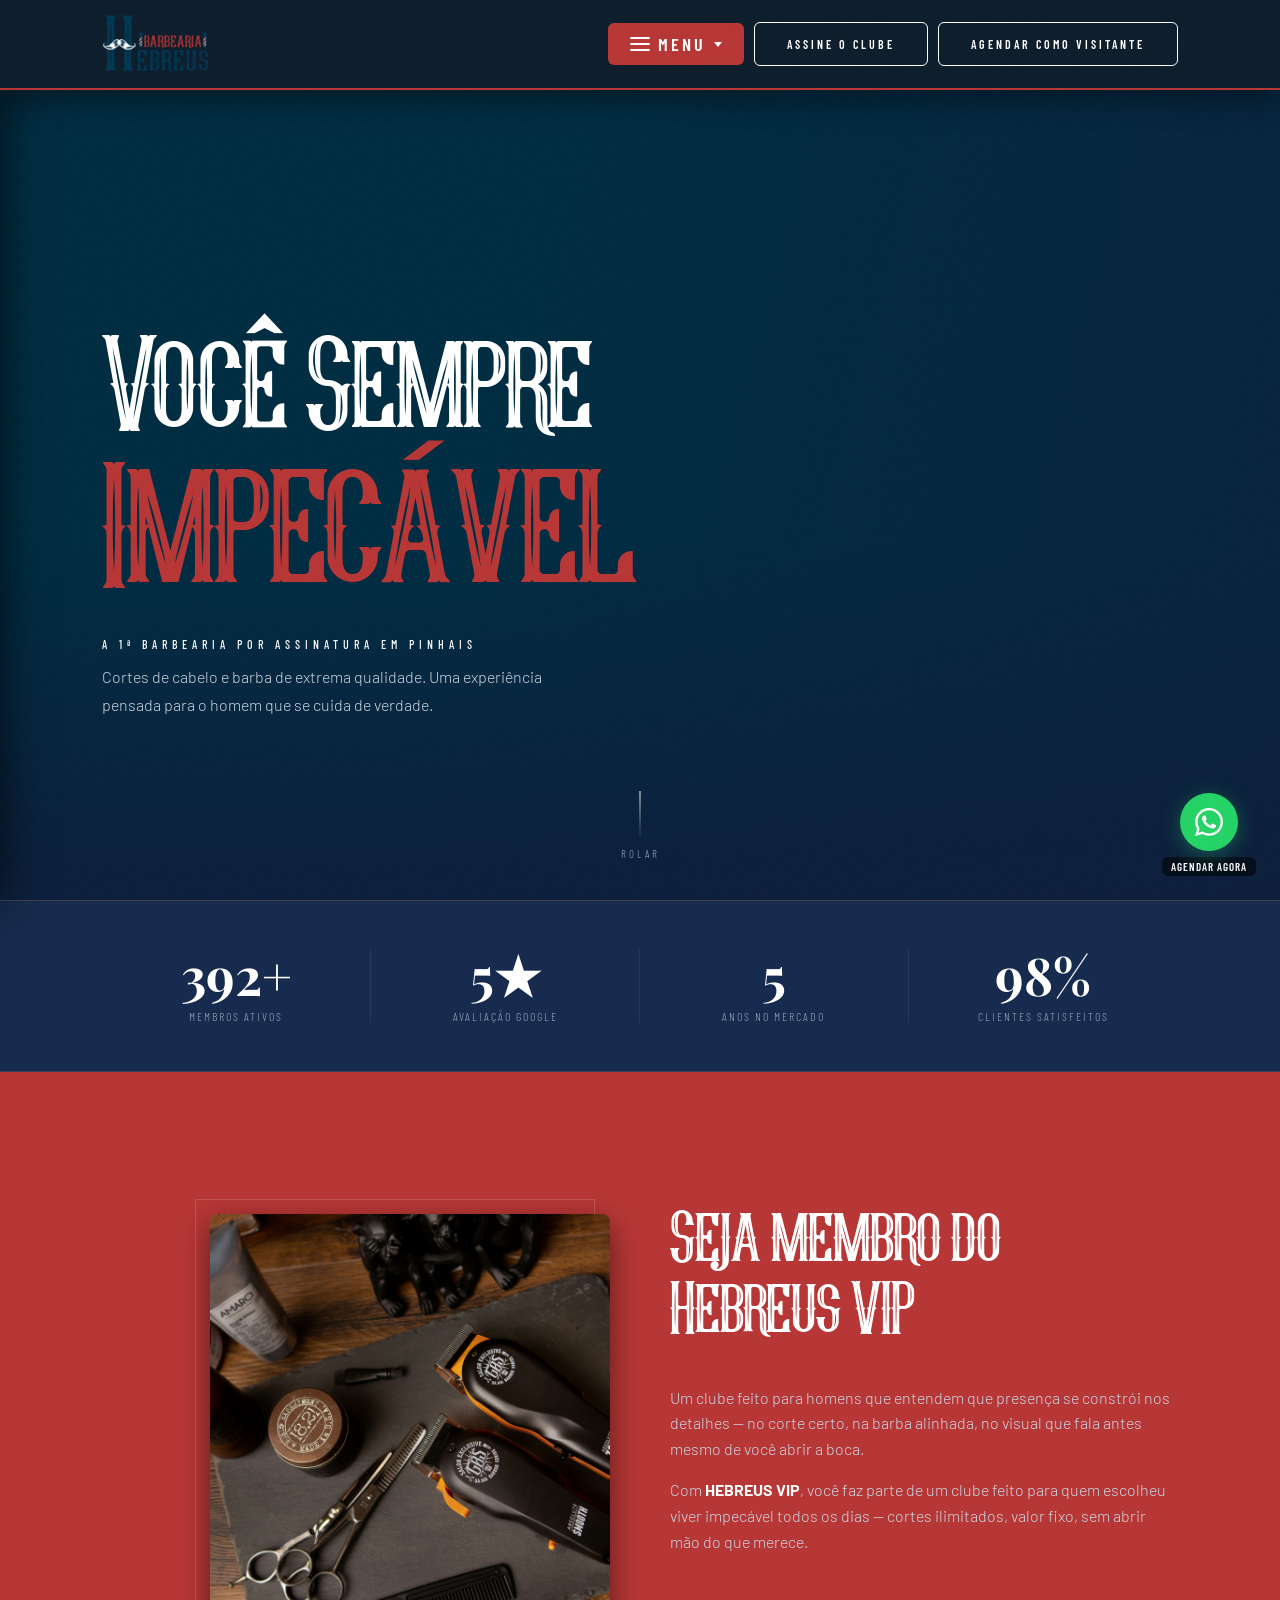
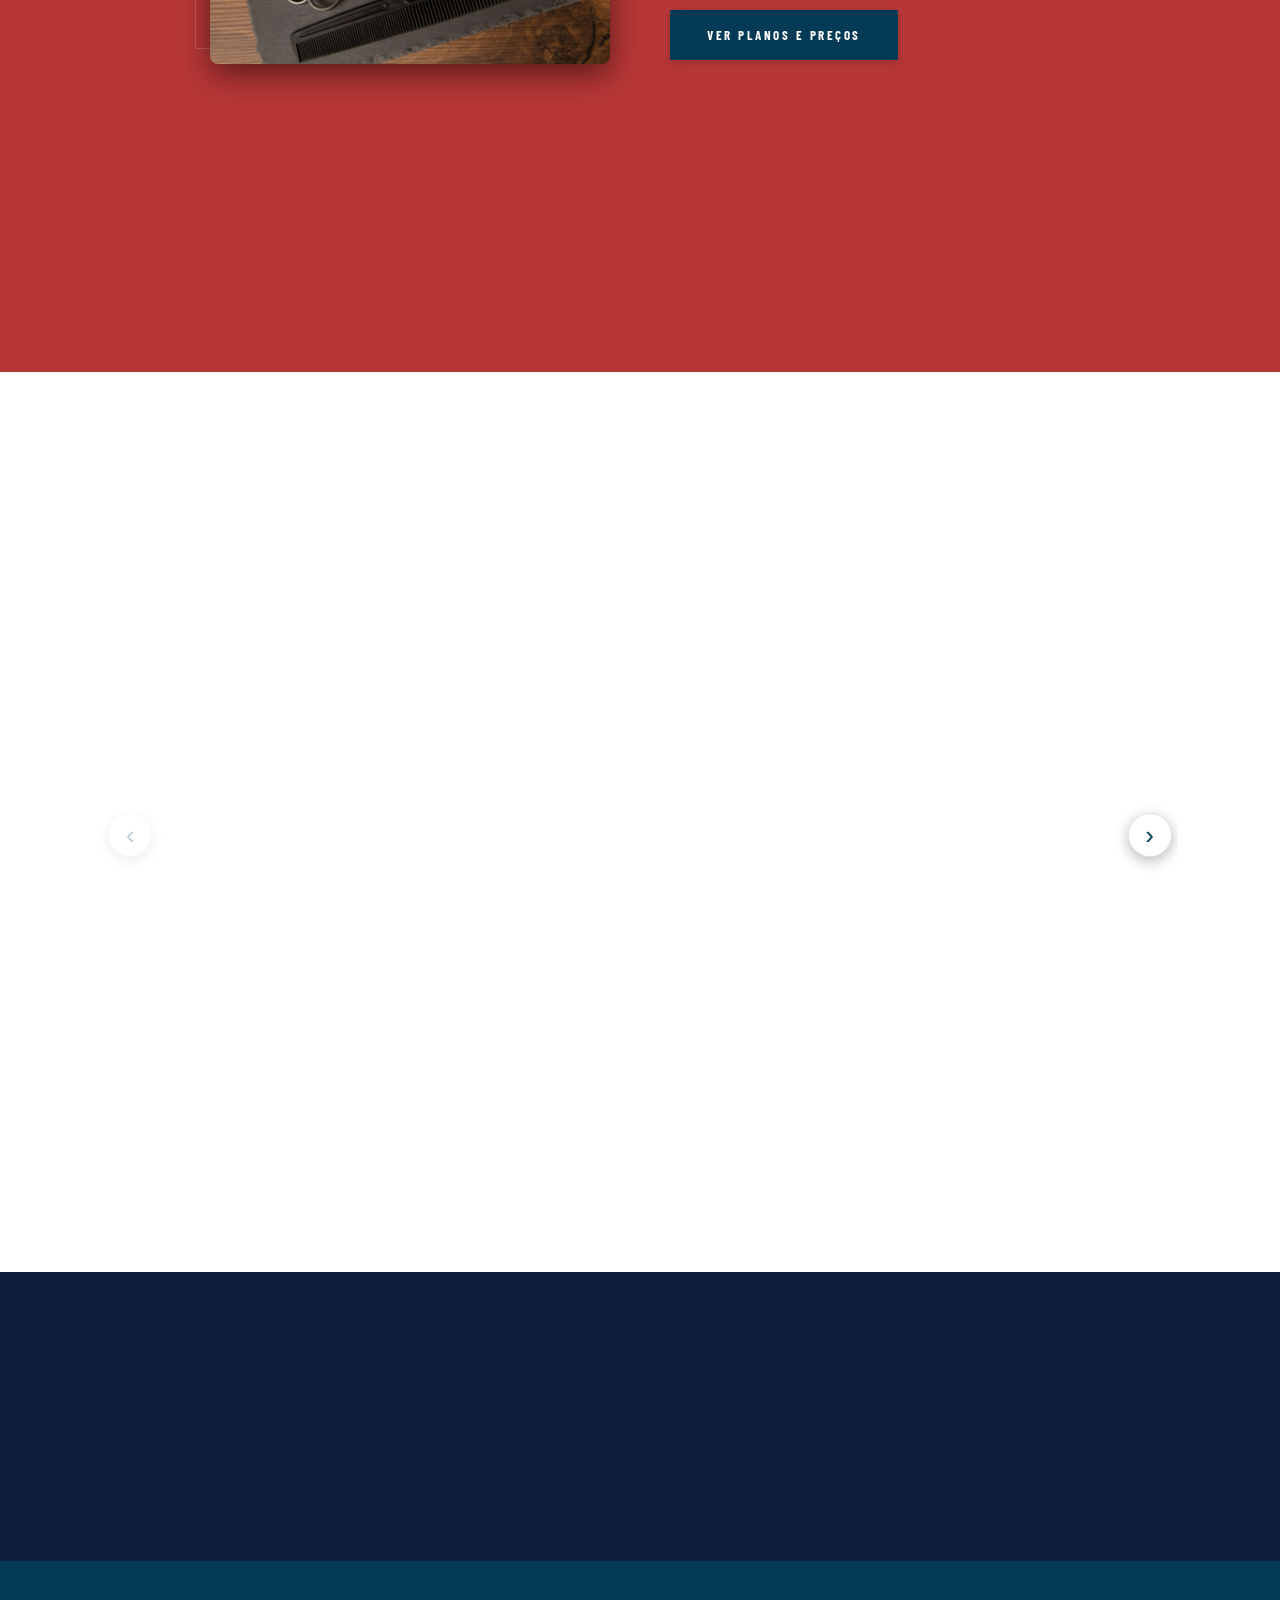
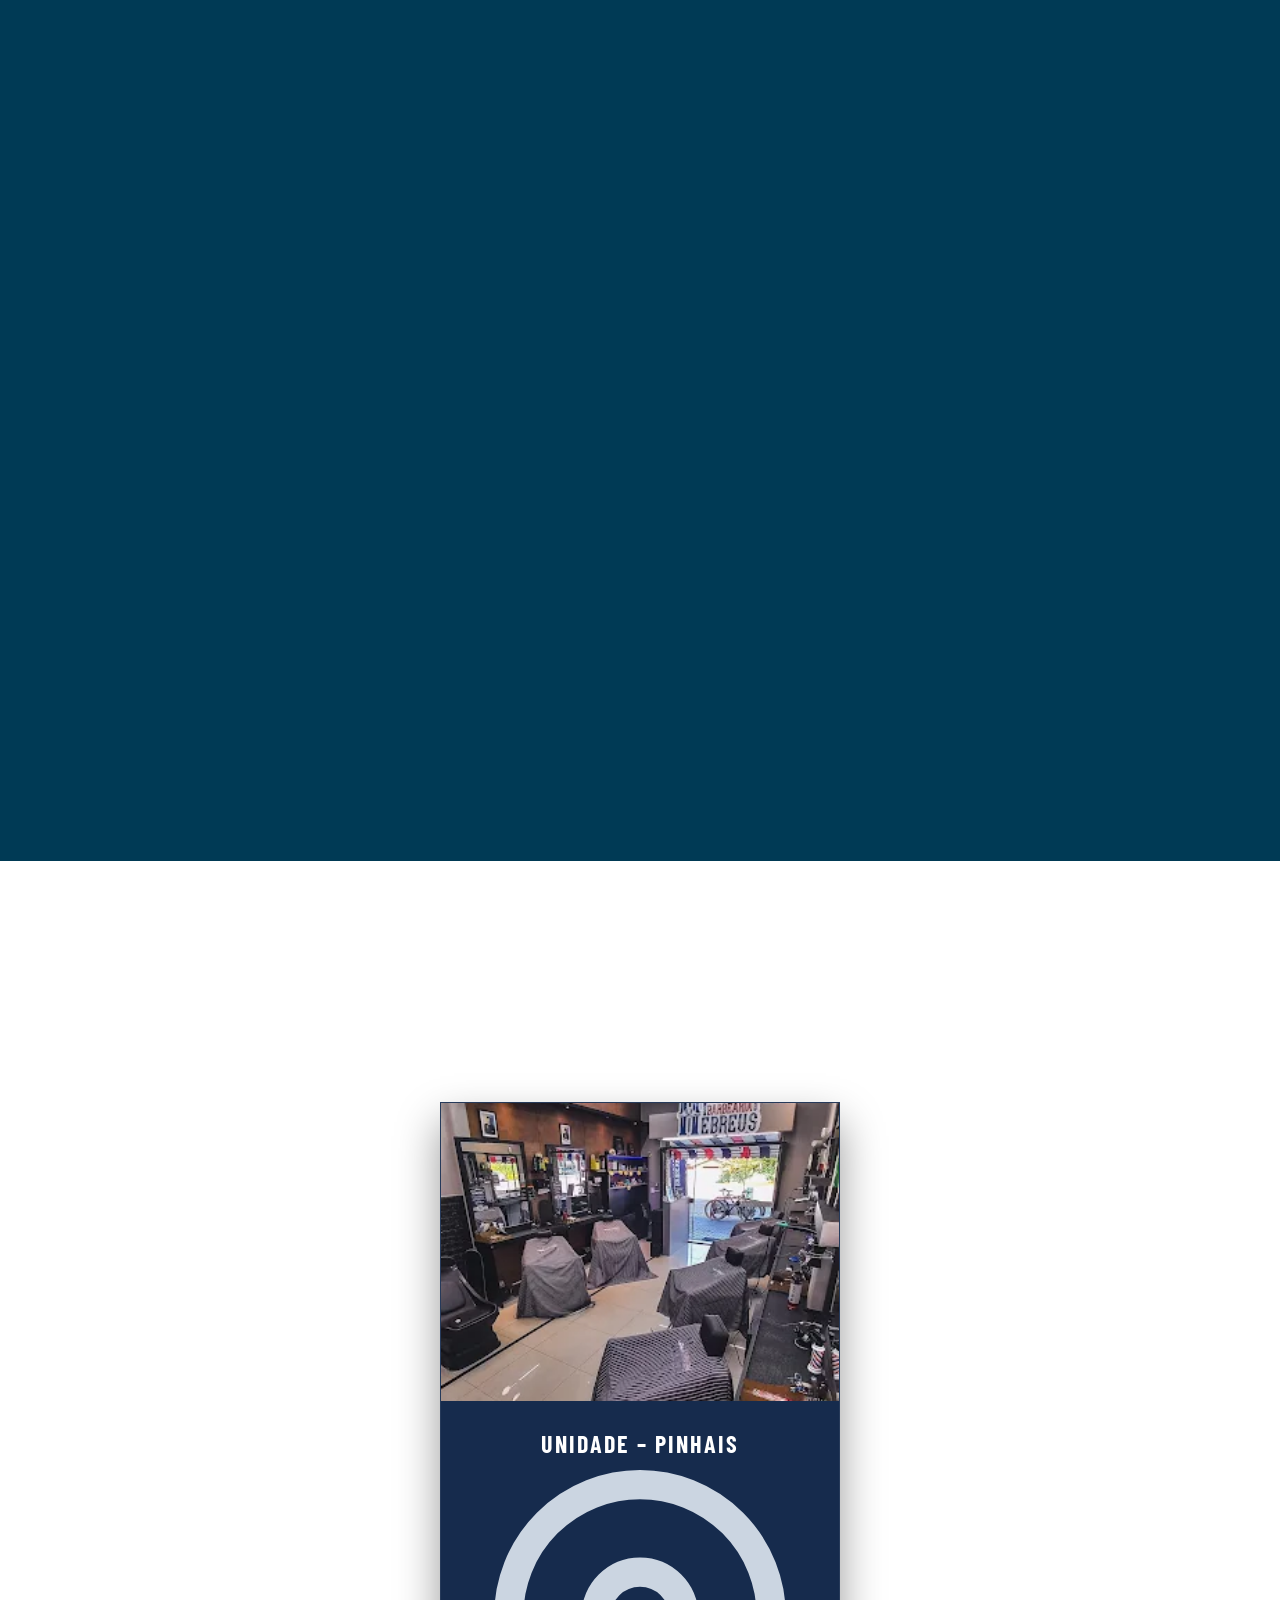
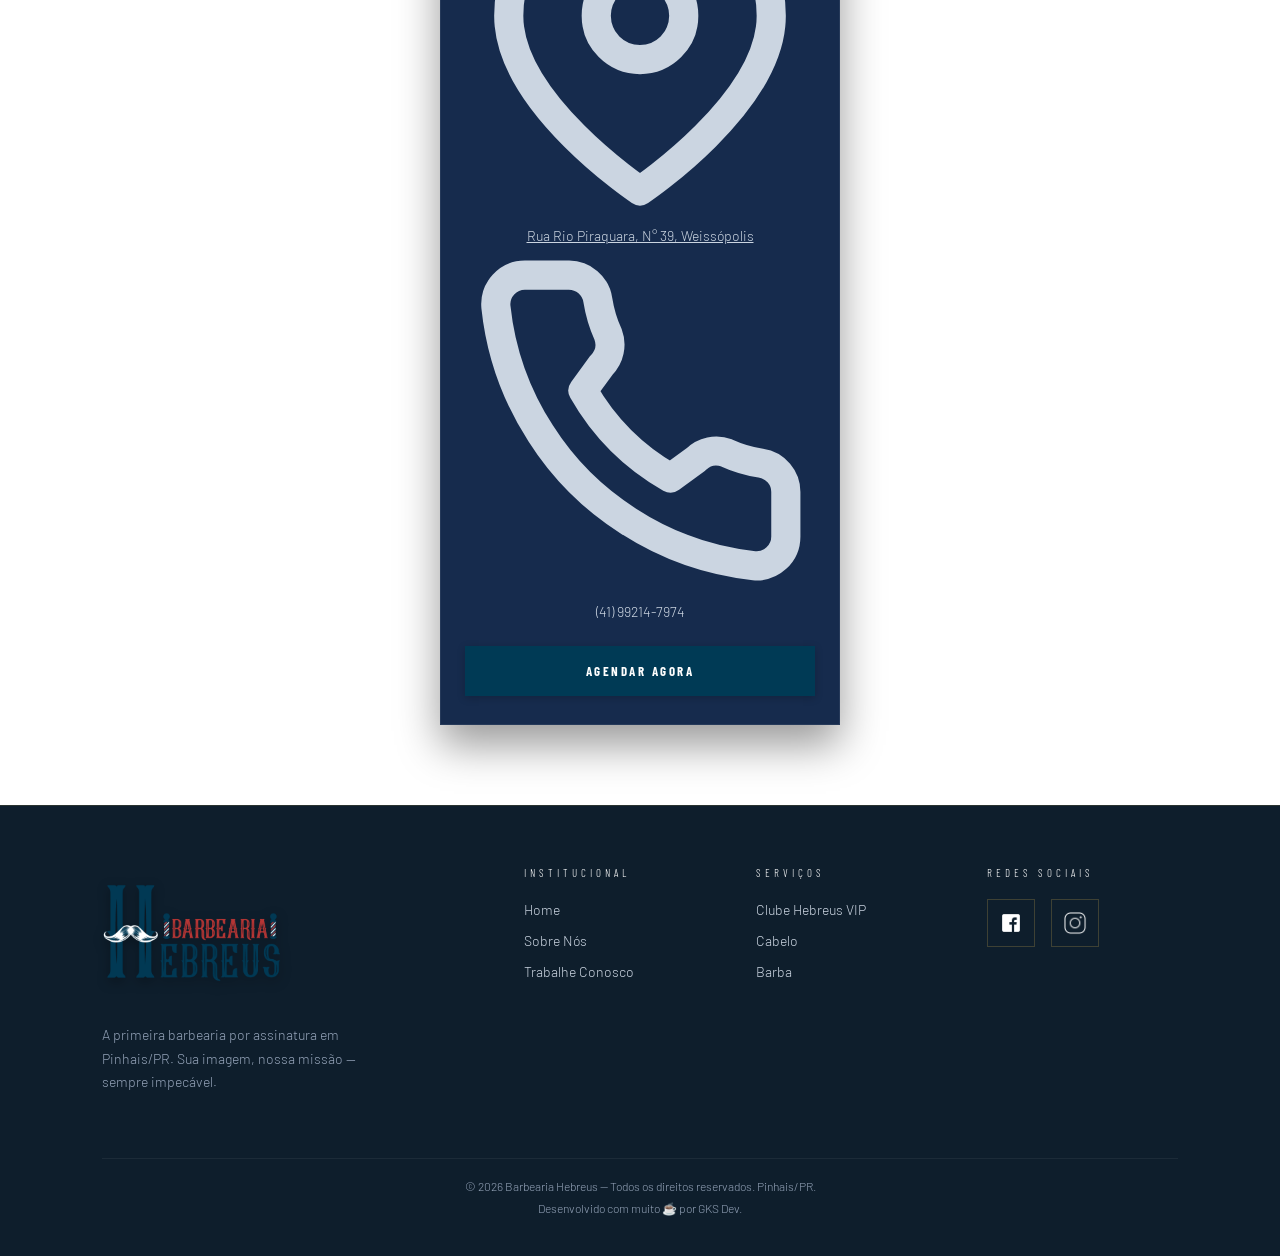
==== commit 2d0167f6: "Update index.html" ====
--- a/index.html
+++ b/index.html
@@ -257,7 +257,7 @@
 
     <!-- Botão Google -->
     <div class="reveal" style="text-align: center; margin-top: 50px;">
-        <a href="https://www.google.com/search?sca_esv=347ef560d6344a36&rlz=1C1GCEU_pt-BRBR1171BR1171&cs=1&sxsrf=ANbL-n5FsaBv25IxBMmJ26jWSFrgrbAnfw:1777846649533&si=AL3DRZEsmMGCryMMFSHJ3StBhOdZ2-6yYkXd_doETEE1OR-qOV60itdHS7T49BwxiIbxPFCTJFBTcgujUx9c86rqr4pCgVPQEdtsN6i5Eib6RFWflf7ENx0hzdpZHEAApE_reHlGYTCjRIvfH-C6giy2135kNW3LDfn2qC6kmHXU2_PtcsarLME%3D&q=Hebreus%C2%AE+%7C+Barbearia+Pinhais+Coment%C3%A1rios&sa=X&ved=2ahUKEwjPw4rwkp6UAxX6PrkGHaKcE_4Q0bkNegQIKBAH&biw=1366&bih=633&dpr=1" target="_blank" class="btn-outline btn-navy">Confira mais avaliações</a>
+        <a href="https://www.google.com/search?sca_esv=347ef560d6344a36&rlz=1C1GCEU_pt-BRBR1171BR1171&cs=1&sxsrf=ANbL-n5FsaBv25IxBMmJ26jWSFrgrbAnfw:1777846649533&si=AL3DRZEsmMGCryMMFSHJ3StBhOdZ2-6yYkXd_doETEE1OR-qOV60itdHS7T49BwxiIbxPFCTJFBTcgujUx9c86rqr4pCgVPQEdtsN6i5Eib6RFWflf7ENx0hzdpZHEAApE_reHlGYTCjRIvfH-C6giy2135kNW3LDfn2qC6kmHXU2_PtcsarLME%3D&q=Hebreus%C2%AE+%7C+Barbearia+Pinhais+Coment%C3%A1rios&sa=X&ved=2ahUKEwjPw4rwkp6UAxX6PrkGHaKcE_4Q0bkNegQIKBAH&biw=1366&bih=633&dpr=1" target="_blank" class="btn-outline btn-red">Confira mais avaliações</a>
     </div>
 
   </div>
@@ -278,8 +278,16 @@
         <img src="img_hebreus/Barb_Hebreus_Unidade.jpg" alt="Unidade Pinhais" class="location-unit-img">
         <div class="location-unit-body">
           <h3 class="location-unit-title">Unidade – Pinhais</h3>
-          <p class="location-unit-info">Rua Rio Piraquara, N° 39, Weissópolis</p>
-          <p class="location-unit-info">(41) 99214-7974</p>
+          <div class="location-unit-contact">
+            <a href="https://maps.app.goo.gl/pzVEuvMUj9MsBASy8" target="_blank" class="location-unit-info">
+              <svg class="location-unit-ic" viewBox="0 0 24 24" fill="none" stroke="currentColor" stroke-width="2" stroke-linecap="round" stroke-linejoin="round" aria-hidden="true"><path d="M21 10c0 6-9 12-9 12s-9-6-9-12a9 9 0 0 1 18 0Z"/><circle cx="12" cy="10" r="3"/></svg>
+              <span>Rua Rio Piraquara, N° 39, Weissópolis</span>
+            </a>
+            <p class="location-unit-info">
+              <svg class="location-unit-ic" viewBox="0 0 24 24" fill="none" stroke="currentColor" stroke-width="2" stroke-linecap="round" stroke-linejoin="round" aria-hidden="true"><path d="M22 16.92v3a2 2 0 0 1-2.18 2 19.79 19.79 0 0 1-8.63-3.07 19.5 19.5 0 0 1-6-6 19.79 19.79 0 0 1-3.07-8.67A2 2 0 0 1 4.11 2h3a2 2 0 0 1 2 1.72c.13.81.36 1.6.7 2.34a2 2 0 0 1-.45 2.11L8.09 9.91a16 16 0 0 0 6 6l1.74-1.27a2 2 0 0 1 2.11-.45c.74.34 1.53.57 2.34.7A2 2 0 0 1 22 16.92Z"/></svg>
+              <span>(41) 99214-7974</span>
+            </p>
+          </div>
           <a href="https://api.whatsapp.com/send?phone=5541992147974&text=Olá%2C%20quero%20agendar%20um%20horário%20na%20Barbearia!" target="_blank" class="btn-primary btn-navy location-unit-btn">Agendar Agora</a>
         </div>
       </div>
